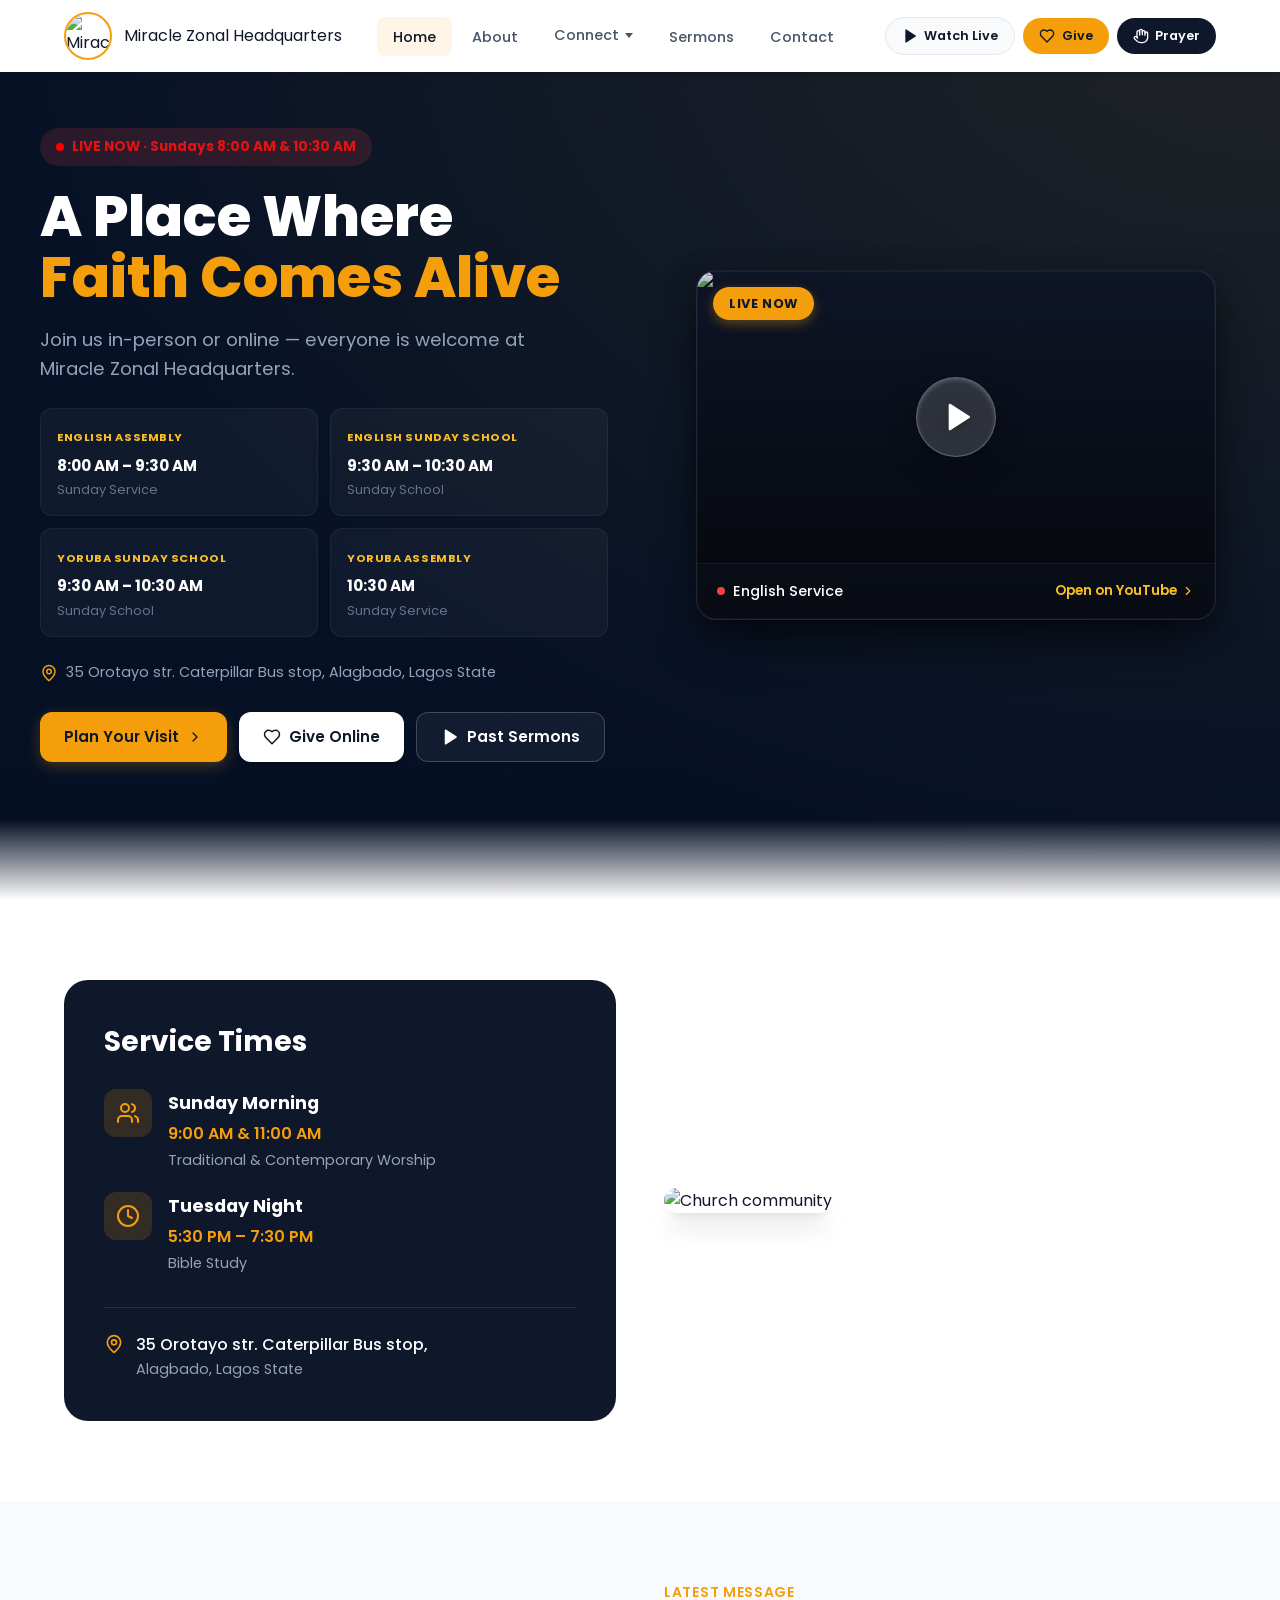
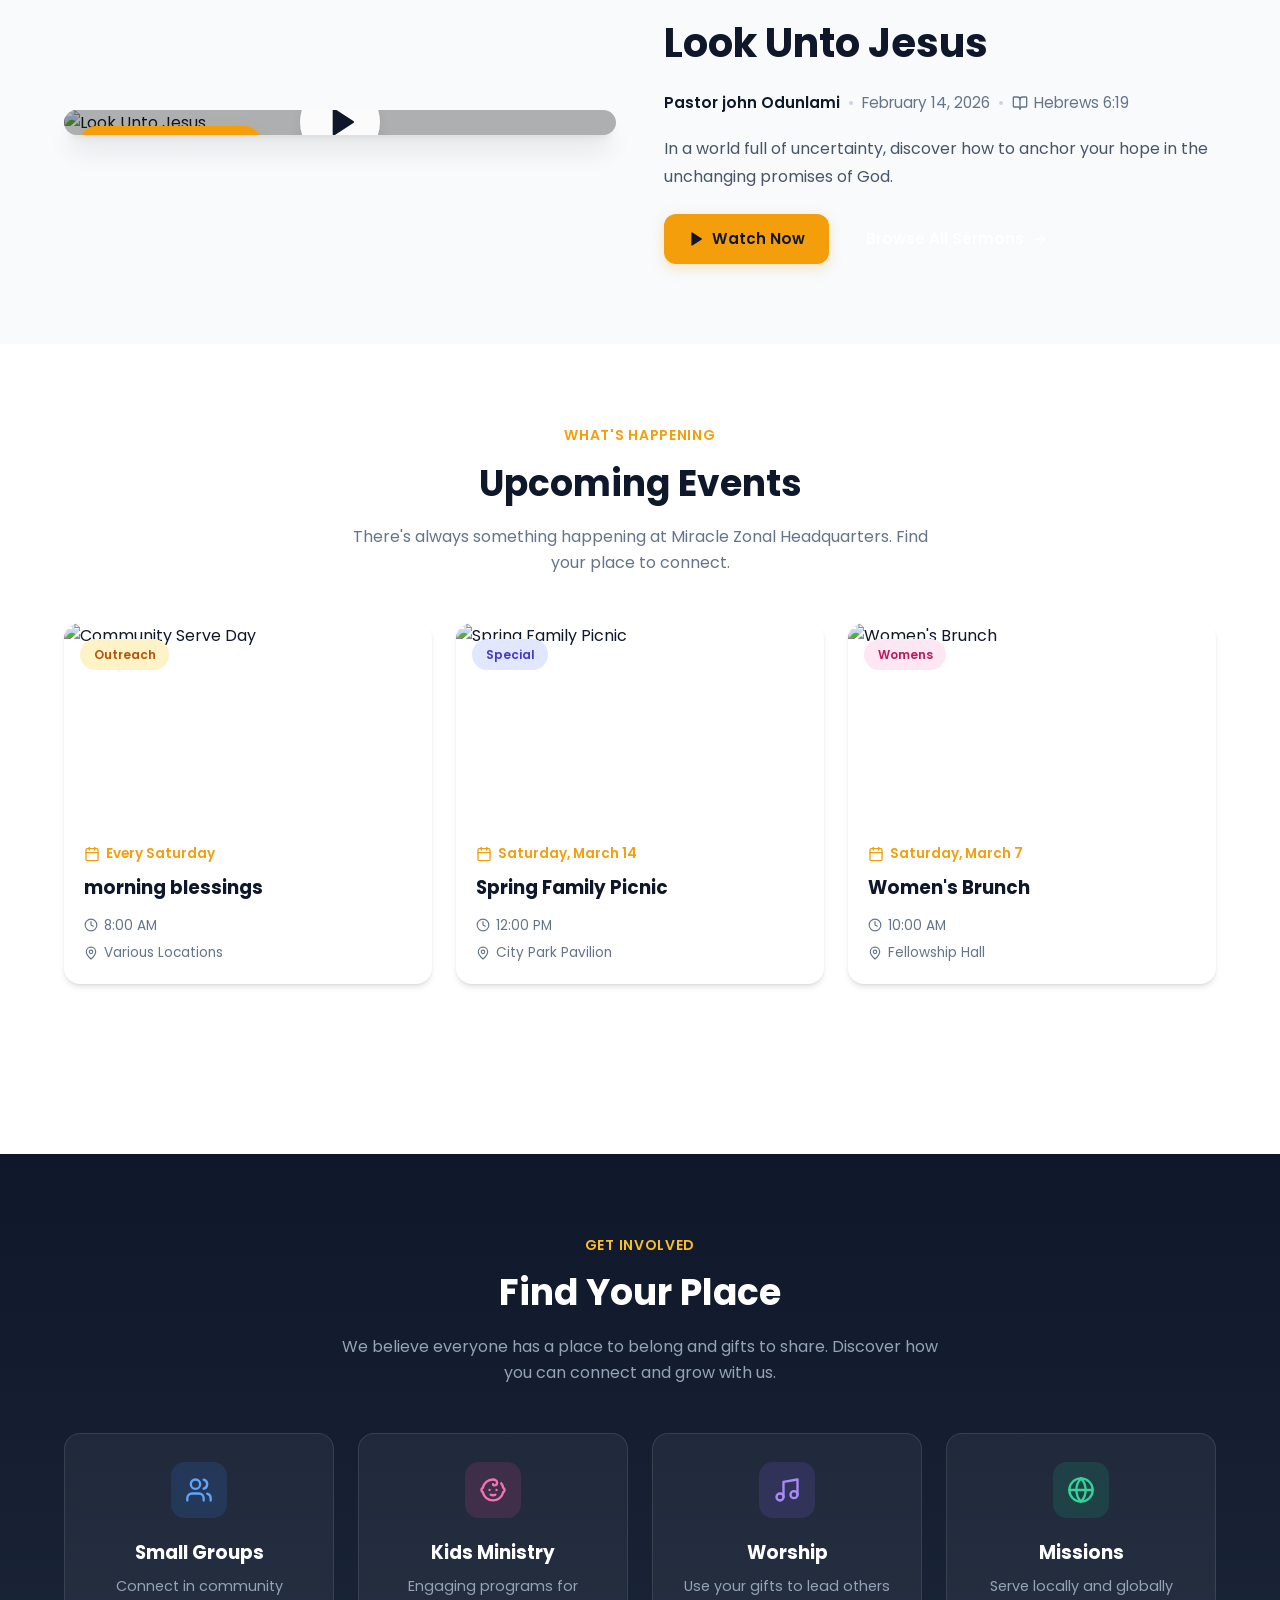
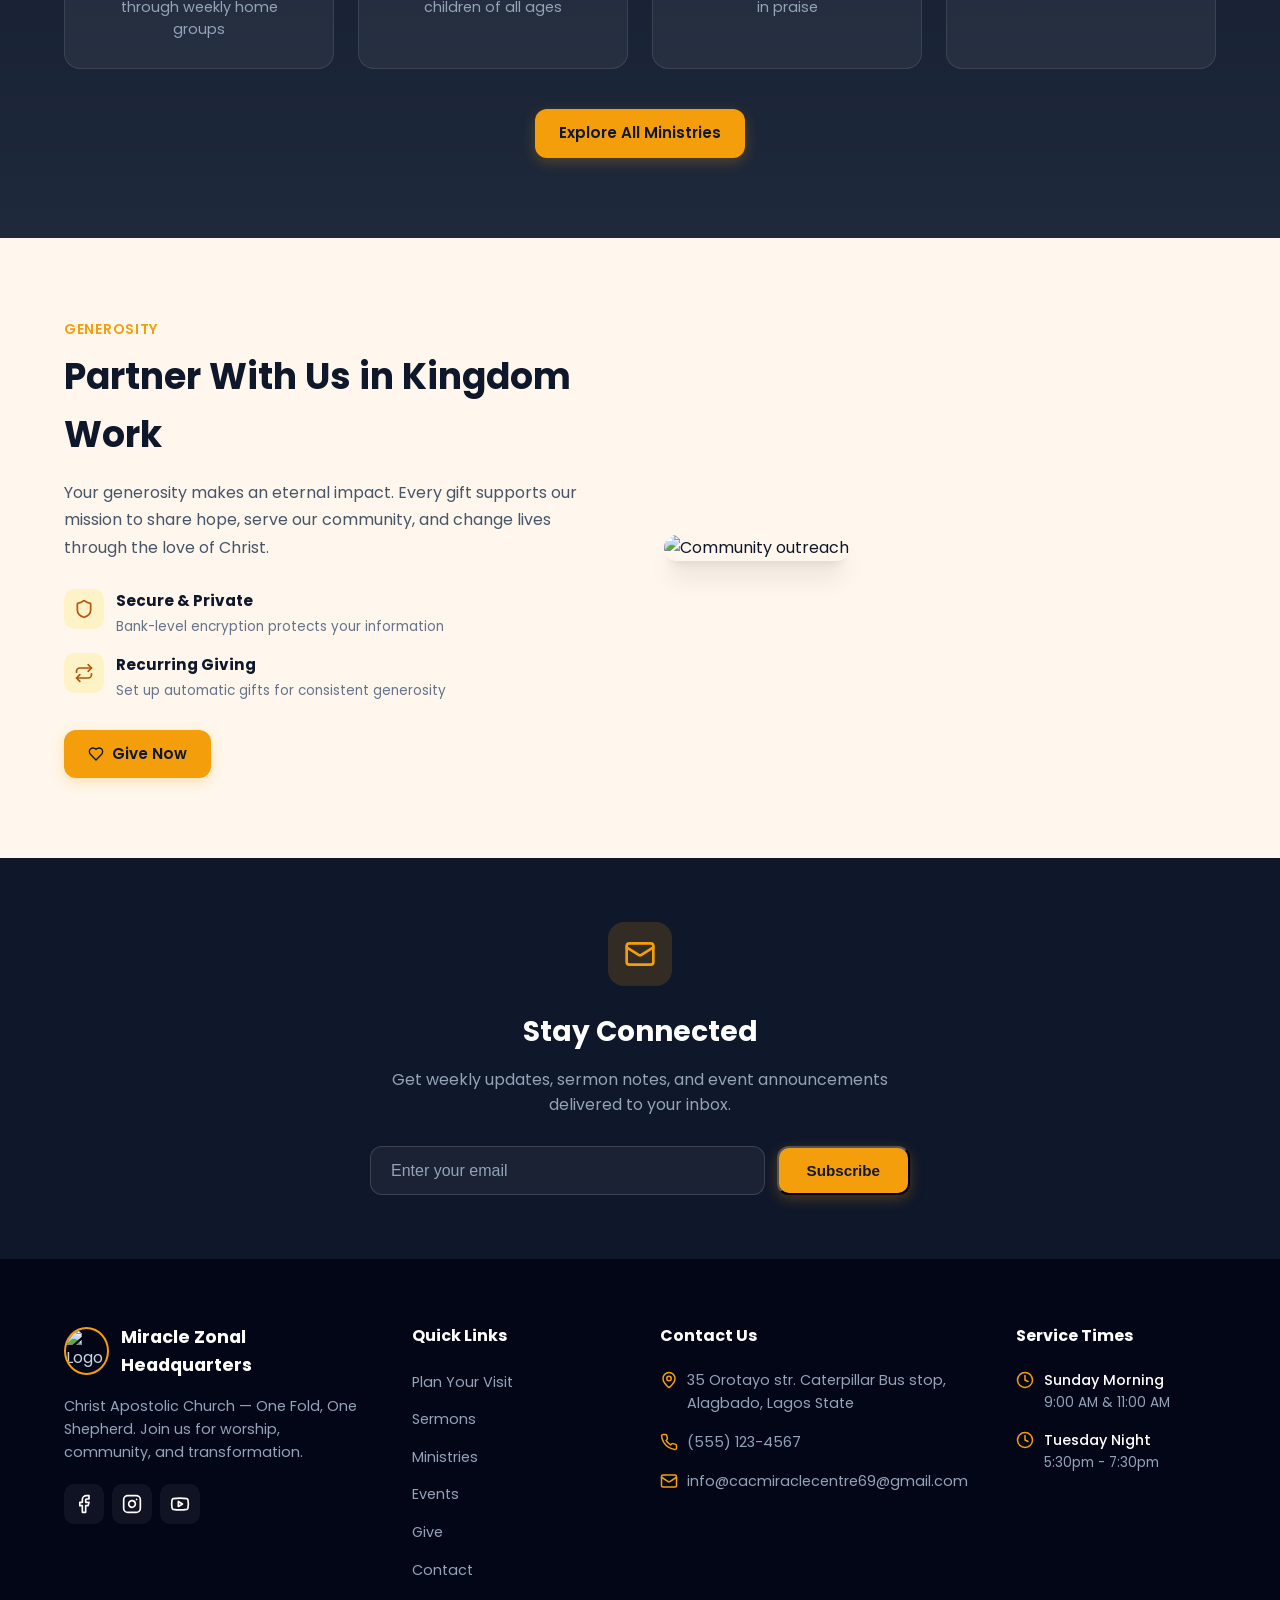
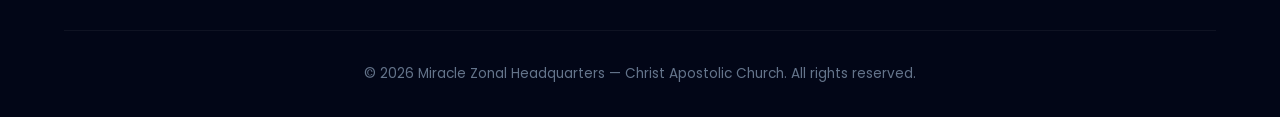
==== index.html @ aa455e98 "update website" ====
<!doctype html>
<html lang="en">
<head>
  <meta charset="utf-8" />
  <meta name="viewport" content="width=device-width,initial-scale=1" />
  <title>HOME | Miracle Zonal Headquarter</title>
  <meta name="description" content="A modern, user-friendly, and mobile-responsive website designed to welcome visitors, engage members, and support the growth of your church community.">
  
  <!-- Open Graph / Facebook -->
  <meta property="og:type" content="website">
  <meta property="og:url" content="https://miracle-zonal-headquarters.base44.app/">
  <meta property="og:title" content="Miracle Zonal Headquarter">
  <meta property="og:description" content="A modern, user-friendly, and mobile-responsive website designed to welcome visitors, engage members, and support the growth of your church community.">
  <meta property="og:image" content="https://qtrypzzcjebvfcihiynt.supabase.co/storage/v1/render/image/public/base44-prod/public/6996c4aedebdf6a0b1fb7c77/b95b078c4_logo.png?width=1200&height=630&resize=contain">
  
  <!-- Twitter -->
  <meta property="twitter:card" content="summary_large_image">
  <meta property="twitter:url" content="https://miracle-zonal-headquarters.base44.app/">
  <meta property="twitter:title" content="Miracle Zonal Headquarter">
  <meta property="twitter:description" content="A modern, user-friendly, and mobile-responsive website designed to welcome visitors, engage members, and support the growth of your church community.">
  <meta property="twitter:image" content="https://qtrypzzcjebvfcihiynt.supabase.co/storage/v1/render/image/public/base44-prod/public/6996c4aedebdf6a0b1fb7c77/b95b078c4_logo.png?width=1200&height=630&resize=contain">
  
  <link rel="preconnect" href="https://fonts.gstatic.com">
  <link href="https://fonts.googleapis.com/css2?family=Poppins:wght@300;400;500;600;700;800&display=swap" rel="stylesheet">
  <link rel="stylesheet" href="css/style.css">
  
  <!-- Favicon -->
  <link rel="icon" type="image/svg+xml" href="https://qtrypzzcjebvfcihiynt.supabase.co/storage/v1/object/public/base44-prod/public/6996c4aedebdf6a0b1fb7c77/b95b078c4_logo.png">
</head>
<body>
  <!-- Header -->
<header class="site-header" id="site-header">
    <div class="header-inner">
<div class="header-left">
        <a class="brand" href="#">
          <img class="logo" src="https://qtrypzzcjebvfcihiynt.supabase.co/storage/v1/object/public/base44-prod/public/6996c4aedebdf6a0b1fb7c77/e2796ef2b_cac.jpg" alt="Miracle Zonal Headquarters Logo">
          <span class="brand-text">Miracle Zonal Headquarters</span>
        </a>
      </div>

      <nav class="nav" id="site-nav">
        <ul>
          <li><a href="index.html" class="active">Home</a></li>
          <li><a href="about.html">About</a></li>
          <li class="dropdown">
            <a href="#ministries" class="dropdown-toggle">Connect</a>
            <div class="dropdown-menu">
              <a href="Ministries.html">Ministries</a>
              <a href="Events.html">Event</a>
              <a href="plan-visit.html">Plan your visit</a>
            </div>
          </li>
          <li><a href="Sermons.html">Sermons</a></li>
          <li><a href="contact.html">Contact</a></li>
        </ul>
        
        <!-- Mobile Action Buttons -->
        <div class="mobile-actions">
          <a href="#give" class="btn-action btn-give">
            <svg xmlns="http://www.w3.org/2000/svg" width="16" height="16" viewBox="0 0 24 24" fill="none" stroke="currentColor" stroke-width="2" stroke-linecap="round" stroke-linejoin="round"><path d="M19 14c1.49-1.46 3-3.21 3-5.5A5.5 5.5 0 0 0 16.5 3c-1.76 0-3 .5-4.5 2-1.5-1.5-2.74-2-4.5-2A5.5 5.5 0 0 0 2 8.5c0 2.3 1.5 4.05 3 5.5l7 7Z"></path></svg>
            Give
          </a>
          <a href="#prayer" class="btn-action btn-pray">
            <svg xmlns="http://www.w3.org/2000/svg" width="16" height="16" viewBox="0 0 24 24" fill="none" stroke="currentColor" stroke-width="2" stroke-linecap="round" stroke-linejoin="round"><path d="M18 11V6a2 2 0 0 0-2-2a2 2 0 0 0-2 2"></path><path d="M14 10V4a2 2 0 0 0-2-2a2 2 0 0 0-2 2v2"></path><path d="M10 10.5V6a2 2 0 0 0-2-2a2 2 0 0 0-2 2v8"></path><path d="M18 8a2 2 0 1 1 4 0v6a8 8 0 0 1-8 8h-2c-2.8 0-4.5-.86-5.99-2.34l-3.6-3.6a2 2 0 0 1 2.83-2.82L7 15"></path></svg>
            Prayer Request
          </a>
        </div>
      </nav>

      <div class="header-actions">
        <a href="Sermons.html" class="btn-watch">
          <svg xmlns="http://www.w3.org/2000/svg" width="16" height="16" viewBox="0 0 24 24" fill="currentColor" stroke="currentColor" stroke-width="2" stroke-linecap="round" stroke-linejoin="round"><polygon points="6 3 20 12 6 21 6 3"></polygon></svg>
          Watch Live
        </a>
        <a href="#give" class="btn-give">
          <svg xmlns="http://www.w3.org/2000/svg" width="16" height="16" viewBox="0 0 24 24" fill="none" stroke="currentColor" stroke-width="2" stroke-linecap="round" stroke-linejoin="round"><path d="M19 14c1.49-1.46 3-3.21 3-5.5A5.5 5.5 0 0 0 16.5 3c-1.76 0-3 .5-4.5 2-1.5-1.5-2.74-2-4.5-2A5.5 5.5 0 0 0 2 8.5c0 2.3 1.5 4.05 3 5.5l7 7Z"></path></svg>
          Give
        </a>
        <a href="#prayer" class="btn-pray">
          <svg xmlns="http://www.w3.org/2000/svg" width="16" height="16" viewBox="0 0 24 24" fill="none" stroke="currentColor" stroke-width="2" stroke-linecap="round" stroke-linejoin="round"><path d="M18 11V6a2 2 0 0 0-2-2a2 2 0 0 0-2 2"></path><path d="M14 10V4a2 2 0 0 0-2-2a2 2 0 0 0-2 2v2"></path><path d="M10 10.5V6a2 2 0 0 0-2-2a2 2 0 0 0-2 2v8"></path><path d="M18 8a2 2 0 1 1 4 0v6a8 8 0 0 1-8 8h-2c-2.8 0-4.5-.86-5.99-2.34l-3.6-3.6a2 2 0 0 1 2.83-2.82L7 15"></path></svg>
          Prayer
        </a>
        <button id="nav-toggle" class="nav-toggle" aria-label="Toggle navigation">
          <span></span><span></span><span></span>
        </button>
      </div>
    </div>
  </header>

  <main>
    <!-- Hero Section -->
    <section class="hero dark-hero">
      <div class="hero-bg-decoration"></div>
      <div class="container hero-inner hero-grid">
        <div class="hero-left">
          <div class="live-badge">
            <span class="pulse-dot"></span>
            LIVE NOW · Sundays 8:00 AM & 10:30 AM
          </div>
          <h1>A Place Where<br><span class="accent">Faith Comes Alive</span></h1>
          <p class="lead">Join us in-person or online — everyone is welcome at Miracle Zonal Headquarters.</p>

          <div class="service-grid">
            <div class="service-card">
              <small>ENGLISH ASSEMBLY</small>
              <strong>8:00 AM – 9:30 AM</strong>
              <div class="muted">Sunday Service</div>
            </div>
            <div class="service-card">
              <small>ENGLISH SUNDAY SCHOOL</small>
              <strong>9:30 AM – 10:30 AM</strong>
              <div class="muted">Sunday School</div>
            </div>
            <div class="service-card">
              <small>YORUBA SUNDAY SCHOOL</small>
              <strong>9:30 AM – 10:30 AM</strong>
              <div class="muted">Sunday School</div>
            </div>
            <div class="service-card">
              <small>YORUBA ASSEMBLY</small>
              <strong>10:30 AM</strong>
              <div class="muted">Sunday Service</div>
            </div>
          </div>

          <div class="location">
            <svg xmlns="http://www.w3.org/2000/svg" width="18" height="18" viewBox="0 0 24 24" fill="none" stroke="currentColor" stroke-width="2" stroke-linecap="round" stroke-linejoin="round"><path d="M20 10c0 4.993-5.539 10.193-7.399 11.799a1 1 0 0 1-1.202 0C9.539 20.193 4 14.993 4 10a8 8 0 0 1 16 0"></path><circle cx="12" cy="10" r="3"></circle></svg>
            <span>35 Orotayo str. Caterpillar Bus stop, Alagbado, Lagos State</span>
          </div>

          <div class="hero-buttons">
            <a href="#visit" class="btn-primary">
              Plan Your Visit
              <svg xmlns="http://www.w3.org/2000/svg" width="16" height="16" viewBox="0 0 24 24" fill="none" stroke="currentColor" stroke-width="2" stroke-linecap="round" stroke-linejoin="round"><path d="m9 18 6-6-6-6"></path></svg>
            </a>
            <a href="#give" class="btn-secondary">
              <svg xmlns="http://www.w3.org/2000/svg" width="18" height="18" viewBox="0 0 24 24" fill="none" stroke="currentColor" stroke-width="2" stroke-linecap="round" stroke-linejoin="round"><path d="M19 14c1.49-1.46 3-3.21 3-5.5A5.5 5.5 0 0 0 16.5 3c-1.76 0-3 .5-4.5 2-1.5-1.5-2.74-2-4.5-2A5.5 5.5 0 0 0 2 8.5c0 2.3 1.5 4.05 3 5.5l7 7Z"></path></svg>
              Give Online
            </a>
            <a href="#sermons" class="btn-outline">
              <svg xmlns="http://www.w3.org/2000/svg" width="18" height="18" viewBox="0 0 24 24" fill="currentColor" stroke="currentColor" stroke-width="2" stroke-linecap="round" stroke-linejoin="round"><polygon points="6 3 20 12 6 21 6 3"></polygon></svg>
              Past Sermons
            </a>
          </div>
        </div>

        <div class="hero-right">
          <div class="video-thumbnail-card">
            <a href="https://www.youtube.com/live/MzylIo3kz2M?si=vRZWB6qlAGyFgLVq" 
               target="_blank" 
               rel="noopener noreferrer" 
               class="video-thumbnail-link"
               aria-label="Watch latest sermon - Sunday Morning Service on YouTube (opens in new tab)">
              <div class="video-thumbnail-wrapper">
                <img src="https://www.youtube.com/live/MzylIo3kz2M?si=vRZWB6qlAGyFgLVq/.asset/thumbnail.jpg"
                     alt="Sunday Morning Service - Miracle Zonal Headquarters latest sermon message"
                     class="video-thumbnail-image"
                     loading="lazy"
                     width="1280"
                     height="720">
                <div class="video-thumbnail-overlay">
                  <div class="play-button-wrapper">
                    <div class="play-button-circle" aria-hidden="true">
                      <svg xmlns="http://www.w3.org/2000/svg" width="32" height="32" viewBox="0 0 24 24" fill="currentColor" stroke="currentColor" stroke-width="2" stroke-linecap="round" stroke-linejoin="round">
                        <polygon points="6 3 20 12 6 21 6 3"></polygon>
                      </svg>
                    </div>
                  </div>
                </div>
                <span class="video-badge">LIVE NOW </span>
              </div>
            </a>
            <div class="video-thumbnail-footer">
              <div class="video-info">
                <span class="live-dot" aria-hidden="true"></span>
                <span>English Service</span>
              </div>
              <a href="https://www.youtube.com/live/MzylIo3kz2M?si=vRZWB6qlAGyFgLVq" target="_blank" rel="noopener noreferrer" class="open-yt" aria-label="Open Sunday Morning Service on YouTube (opens in new tab)">
                Open on YouTube
                <svg xmlns="http://www.w3.org/2000/svg" width="14" height="14" viewBox="0 0 24 24" fill="none" stroke="currentColor" stroke-width="2" stroke-linecap="round" stroke-linejoin="round" aria-hidden="true"><path d="m9 18 6-6-6-6"></path></svg>
              </a>
            </div>
          </div>
        </div>
      </div>
      <div class="hero-gradient"></div>
    </section>

    <!-- Service Times Section -->
    <section class="section service-times">
      <div class="container">
        <div class="service-times-grid">
          <div class="service-times-card">
            <h2>Service Times</h2>
            <div class="time-list">
              <div class="time-item">
                <div class="time-icon">
                  <svg xmlns="http://www.w3.org/2000/svg" width="24" height="24" viewBox="0 0 24 24" fill="none" stroke="currentColor" stroke-width="2" stroke-linecap="round" stroke-linejoin="round"><path d="M16 21v-2a4 4 0 0 0-4-4H6a4 4 0 0 0-4 4v2"></path><circle cx="9" cy="7" r="4"></circle><path d="M22 21v-2a4 4 0 0 0-3-3.87"></path><path d="M16 3.13a4 4 0 0 1 0 7.75"></path></svg>
                </div>
                <div class="time-content">
                  <h3>Sunday Morning</h3>
                  <p class="time">9:00 AM & 11:00 AM</p>
                  <p class="desc">Traditional & Contemporary Worship</p>
                </div>
              </div>
              <div class="time-item">
                <div class="time-icon">
                  <svg xmlns="http://www.w3.org/2000/svg" width="24" height="24" viewBox="0 0 24 24" fill="none" stroke="currentColor" stroke-width="2" stroke-linecap="round" stroke-linejoin="round"><circle cx="12" cy="12" r="10"></circle><polyline points="12 6 12 12 16 14"></polyline></svg>
                </div>
                <div class="time-content">
                  <h3>Tuesday Night</h3>
                  <p class="time">5:30 PM – 7:30 PM</p>
                  <p class="desc">Bible Study</p>
                </div>
              </div>
            </div>
            <div class="location-card">
              <svg xmlns="http://www.w3.org/2000/svg" width="20" height="20" viewBox="0 0 24 24" fill="none" stroke="currentColor" stroke-width="2" stroke-linecap="round" stroke-linejoin="round"><path d="M20 10c0 4.993-5.539 10.193-7.399 11.799a1 1 0 0 1-1.202 0C9.539 20.193 4 14.993 4 10a8 8 0 0 1 16 0"></path><circle cx="12" cy="10" r="3"></circle></svg>
              <div>
                <p class="location-title">35 Orotayo str. Caterpillar Bus stop,</p>
                <p class="location-sub">Alagbado, Lagos State</p>
              </div>
            </div>
          </div>
          <div class="service-times-image">
            <img src="https://qtrypzzcjebvfcihiynt.supabase.co/storage/v1/object/public/base44-prod/public/6996c4aedebdf6a0b1fb7c77/095f60359_1000123221.jpg" alt="Church community">
          </div>
        </div>
      </div>
    </section>

    <!-- Latest Message Section -->
    <section class="section latest-message">
      <div class="container">
        <div class="message-grid">
          <div class="message-video">
            <div class="video-wrapper">
              <img src="https://images.unsplash.com/photo-1504052434569-70ad5836ab65?w=600&q=80" alt="Look Unto Jesus">
              <div class="play-overlay">
                <div class="play-button">
                  <svg xmlns="http://www.w3.org/2000/svg" width="32" height="32" viewBox="0 0 24 24" fill="currentColor" stroke="currentColor" stroke-width="2" stroke-linecap="round" stroke-linejoin="round"><polygon points="6 3 20 12 6 21 6 3"></polygon></svg>
                </div>
              </div>
              <div class="video-badge">Unshakeable Faith</div>
            </div>
          </div>
          <div class="message-content">
            <span class="label">Latest Message</span>
            <h2>Look Unto Jesus</h2>
            <div class="message-meta">
              <span class=" preacher">Pastor john Odunlami</span>
              <span class="separator">•</span>
              <span class="date">February 14, 2026</span>
              <span class="separator">•</span>
              <span class="verse">
                <svg xmlns="http://www.w3.org/2000/svg" width="16" height="16" viewBox="0 0 24 24" fill="none" stroke="currentColor" stroke-width="2" stroke-linecap="round" stroke-linejoin="round"><path d="M12 7v14"></path><path d="M3 18a1 1 0 0 1-1-1V4a1 1 0 0 1 1-1h5a4 4 0 0 1 4 4 4 4 0 0 1 4-4h5a1 1 0 0 1 1 1v13a1 1 0 0 1-1 1h-6a3 3 0 0 0-3 3 3 3 0 0 0-3-3z"></path></svg>
                Hebrews 6:19
              </span>
            </div>
            <p class="message-desc">In a world full of uncertainty, discover how to anchor your hope in the unchanging promises of God.</p>
            <div class="message-buttons">
              <a href="Sermons.html" class="btn-primary">
                <svg xmlns="http://www.w3.org/2000/svg" width="16" height="16" viewBox="0 0 24 24" fill="currentColor" stroke="currentColor" stroke-width="2" stroke-linecap="round" stroke-linejoin="round"><polygon points="6 3 20 12 6 21 6 3"></polygon></svg>
                Watch Now
              </a>
              <a href="Sermons.html" class="btn-outline">
                Browse All Sermons
                <svg xmlns="http://www.w3.org/2000/svg" width="16" height="16" viewBox="0 0 24 24" fill="none" stroke="currentColor" stroke-width="2" stroke-linecap="round" stroke-linejoin="round"><path d="M5 12h14"></path><path d="m12 5 7 7-7 7"></path></svg>
              </a>
            </div>
          </div>
        </div>
      </div>
    </section>

    <!-- Upcoming Events Section -->
    <section class="section events-section">
      <div class="container">
        <div class="section-header">
          <span class="label">What's Happening</span>
          <h2>Upcoming Events</h2>
          <p class="section-desc">There's always something happening at Miracle Zonal Headquarters. Find your place to connect.</p>
        </div>
        <div class="events-grid">
          <div class="event-card">
            <div class="event-image">
              <img src="https://images.unsplash.com/photo-1559027615-cd4628902d4a?w=600&q=80" alt="Community Serve Day">
              <span class="event-tag outreach">Outreach</span>
            </div>
            <div class="event-content">
              <div class="event-date">
                <svg xmlns="http://www.w3.org/2000/svg" width="16" height="16" viewBox="0 0 24 24" fill="none" stroke="currentColor" stroke-width="2" stroke-linecap="round" stroke-linejoin="round"><path d="M8 2v4"></path><path d="M16 2v4"></path><rect width="18" height="18" x="3" y="4" rx="2"></rect><path d="M3 10h18"></path></svg>
                Every Saturday 
              </div>
              <h3>morning blessings</h3>
              <div class="event-time">
                <svg xmlns="http://www.w3.org/2000/svg" width="14" height="14" viewBox="0 0 24 24" fill="none" stroke="currentColor" stroke-width="2" stroke-linecap="round" stroke-linejoin="round"><circle cx="12" cy="12" r="10"></circle><polyline points="12 6 12 12 16 14"></polyline></svg>
                8:00 AM
              </div>
              <div class="event-location">
                <svg xmlns="http://www.w3.org/2000/svg" width="14" height="14" viewBox="0 0 24 24" fill="none" stroke="currentColor" stroke-width="2" stroke-linecap="round" stroke-linejoin="round"><path d="M20 10c0 4.993-5.539 10.193-7.399 11.799a1 1 0 0 1-1.202 0C9.539 20.193 4 14.993 4 10a8 8 0 0 1 16 0"></path><circle cx="12" cy="10" r="3"></circle></svg>
                Various Locations
              </div>
            </div>
          </div>
          <div class="event-card">
            <div class="event-image">
              <img src="https://images.unsplash.com/photo-1529543544277-750e1f50e80d?w=600&q=80" alt="Spring Family Picnic">
              <span class="event-tag special">Special</span>
            </div>
            <div class="event-content">
              <div class="event-date">
                <svg xmlns="http://www.w3.org/2000/svg" width="16" height="16" viewBox="0 0 24 24" fill="none" stroke="currentColor" stroke-width="2" stroke-linecap="round" stroke-linejoin="round"><path d="M8 2v4"></path><path d="M16 2v4"></path><rect width="18" height="18" x="3" y="4" rx="2"></rect><path d="M3 10h18"></path></svg>
                Saturday, March 14
              </div>
              <h3>Spring Family Picnic</h3>
              <div class="event-time">
                <svg xmlns="http://www.w3.org/2000/svg" width="14" height="14" viewBox="0 0 24 24" fill="none" stroke="currentColor" stroke-width="2" stroke-linecap="round" stroke-linejoin="round"><circle cx="12" cy="12" r="10"></circle><polyline points="12 6 12 12 16 14"></polyline></svg>
                12:00 PM
              </div>
              <div class="event-location">
                <svg xmlns="http://www.w3.org/2000/svg" width="14" height="14" viewBox="0 0 24 24" fill="none" stroke="currentColor" stroke-width="2" stroke-linecap="round" stroke-linejoin="round"><path d="M20 10c0 4.993-5.539 10.193-7.399 11.799a1 1 0 0 1-1.202 0C9.539 20.193 4 14.993 4 10a8 8 0 0 1 16 0"></path><circle cx="12" cy="10" r="3"></circle></svg>
                City Park Pavilion
              </div>
            </div>
          </div>
          <div class="event-card">
            <div class="event-image">
              <img src="https://images.unsplash.com/photo-1414235077428-338989a2e8c0?w=600&q=80" alt="Women's Brunch">
              <span class="event-tag womens">Womens</span>
            </div>
            <div class="event-content">
              <div class="event-date">
                <svg xmlns="http://www.w3.org/2000/svg" width="16" height="16" viewBox="0 0 24 24" fill="none" stroke="currentColor" stroke-width="2" stroke-linecap="round" stroke-linejoin="round"><path d="M8 2v4"></path><path d="M16 2v4"></path><rect width="18" height="18" x="3" y="4" rx="2"></rect><path d="M3 10h18"></path></svg>
                Saturday, March 7
              </div>
              <h3>Women's Brunch</h3>
              <div class="event-time">
                <svg xmlns="http://www.w3.org/2000/svg" width="14" height="14" viewBox="0 0 24 24" fill="none" stroke="currentColor" stroke-width="2" stroke-linecap="round" stroke-linejoin="round"><circle cx="12" cy="12" r="10"></circle><polyline points="12 6 12 12 16 14"></polyline></svg>
                10:00 AM
              </div>
              <div class="event-location">
                <svg xmlns="http://www.w3.org/2000/svg" width="14" height="14" viewBox="0 0 24 24" fill="none" stroke="currentColor" stroke-width="2" stroke-linecap="round" stroke-linejoin="round"><path d="M20 10c0 4.993-5.539 10.193-7.399 11.799a1 1 0 0 1-1.202 0C9.539 20.193 4 14.993 4 10a8 8 0 0 1 16 0"></path><circle cx="12" cy="10" r="3"></circle></svg>
                Fellowship Hall
              </div>
            </div>
          </div>
        </div>
        <div class="events-cta">
          <a href="#events" class="btn-outline">View All Events</a>
        </div>
      </div>
    </section>

    <!-- Ministries Section -->
    <section class="section ministries-section">
      <div class="container">
        <div class="section-header">
          <span class="label">Get Involved</span>
          <h2>Find Your Place</h2>
          <p class="section-desc">We believe everyone has a place to belong and gifts to share. Discover how you can connect and grow with us.</p>
        </div>
        <div class="ministries-grid">
          <div class="ministry-card">
            <div class="ministry-icon blue">
              <svg xmlns="http://www.w3.org/2000/svg" width="28" height="28" viewBox="0 0 24 24" fill="none" stroke="currentColor" stroke-width="2" stroke-linecap="round" stroke-linejoin="round"><path d="M16 21v-2a4 4 0 0 0-4-4H6a4 4 0 0 0-4 4v2"></path><circle cx="9" cy="7" r="4"></circle><path d="M22 21v-2a4 4 0 0 0-3-3.87"></path><path d="M16 3.13a4 4 0 0 1 0 7.75"></path></svg>
            </div>
            <h3>Small Groups</h3>
            <p>Connect in community through weekly home groups</p>
          </div>
          <div class="ministry-card">
            <div class="ministry-icon pink">
              <svg xmlns="http://www.w3.org/2000/svg" width="28" height="28" viewBox="0 0 24 24" fill="none" stroke="currentColor" stroke-width="2" stroke-linecap="round" stroke-linejoin="round"><path d="M9 12h.01"></path><path d="M15 12h.01"></path><path d="M10 16c.5.3 1.2.5 2 .5s1.5-.2 2-.5"></path><path d="M19 6.3a9 9 0 0 1 1.8 3.9 2 2 0 0 1 0 3.6 9 9 0 0 1-17.6 0 2 2 0 0 1 0-3.6A9 9 0 0 1 12 3c2 0 3.5 1.1 3.5 2.5s-.9 2.5-2 2.5c-.8 0-1.5-.4-1.5-1"></path></svg>
            </div>
            <h3>Kids Ministry</h3>
            <p>Engaging programs for children of all ages</p>
          </div>
          <div class="ministry-card">
            <div class="ministry-icon purple">
              <svg xmlns="http://www.w3.org/2000/svg" width="28" height="28" viewBox="0 0 24 24" fill="none" stroke="currentColor" stroke-width="2" stroke-linecap="round" stroke-linejoin="round"><path d="M9 18V5l12-2v13"></path><circle cx="6" cy="18" r="3"></circle><circle cx="18" cy="16" r="3"></circle></svg>
            </div>
            <h3>Worship</h3>
            <p>Use your gifts to lead others in praise</p>
          </div>
          <div class="ministry-card">
            <div class="ministry-icon emerald">
              <svg xmlns="http://www.w3.org/2000/svg" width="28" height="28" viewBox="0 0 24 24" fill="none" stroke="currentColor" stroke-width="2" stroke-linecap="round" stroke-linejoin="round"><circle cx="12" cy="12" r="10"></circle><path d="M12 2a14.5 14.5 0 0 0 0 20 14.5 14.5 0 0 0 0-20"></path><path d="M2 12h20"></path></svg>
            </div>
            <h3>Missions</h3>
            <p>Serve locally and globally</p>
          </div>
        </div>
        <div class="ministries-cta">
          <a href="#ministries" class="btn-primary">Explore All Ministries</a>
        </div>
      </div>
    </section>

    <!-- Generosity Section -->
    <section class="section generosity-section">
      <div class="container">
        <div class="generosity-grid">
          <div class="generosity-content">
            <span class="label">Generosity</span>
            <h2>Partner With Us in Kingdom Work</h2>
            <p>Your generosity makes an eternal impact. Every gift supports our mission to share hope, serve our community, and change lives through the love of Christ.</p>
            
            <div class="generosity-features">
              <div class="feature">
                <div class="feature-icon">
                  <svg xmlns="http://www.w3.org/2000/svg" width="20" height="20" viewBox="0 0 24 24" fill="none" stroke="currentColor" stroke-width="2" stroke-linecap="round" stroke-linejoin="round"><path d="M20 13c0 5-3.5 7.5-7.66 8.95a1 1 0 0 1-.67-.01C7.5 20.5 4 18 4 13V6a1 1 0 0 1 1-1c2 0 4.5-1.2 6.24-2.72a1.17 1.17 0 0 1 1.52 0C14.51 3.81 17 5 19 5a1 1 0 0 1 1 1z"></path></svg>
                </div>
                <div>
                  <h4>Secure & Private</h4>
                  <p>Bank-level encryption protects your information</p>
                </div>
              </div>
              <div class="feature">
                <div class="feature-icon">
                  <svg xmlns="http://www.w3.org/2000/svg" width="20" height="20" viewBox="0 0 24 24" fill="none" stroke="currentColor" stroke-width="2" stroke-linecap="round" stroke-linejoin="round"><path d="m17 2 4 4-4 4"></path><path d="M3 11v-1a4 4 0 0 1 4-4h14"></path><path d="m7 22-4-4 4-4"></path><path d="M21 13v1a4 4 0 0 1-4 4H3"></path></svg>
                </div>
                <div>
                  <h4>Recurring Giving</h4>
                  <p>Set up automatic gifts for consistent generosity</p>
                </div>
              </div>
            </div>
            
            <a href="#give" class="btn-primary">
              <svg xmlns="http://www.w3.org/2000/svg" width="16" height="16" viewBox="0 0 24 24" fill="none" stroke="currentColor" stroke-width="2" stroke-linecap="round" stroke-linejoin="round"><path d="M19 14c1.49-1.46 3-3.21 3-5.5A5.5 5.5 0 0 0 16.5 3c-1.76 0-3 .5-4.5 2-1.5-1.5-2.74-2-4.5-2A5.5 5.5 0 0 0 2 8.5c0 2.3 1.5 4.05 3 5.5l7 7Z"></path></svg>
              Give Now
            </a>
          </div>
          <div class="generosity-image">
            <img src="https://images.unsplash.com/photo-1469571486292-0ba58a3f068b?w=800&q=80" alt="Community outreach">
            <!-- <div class="stats-card">
              <p class="stats-number">$250K+</p>
              <p class="stats-desc">Given to missions & community outreach this year</p>
            </div> -->
          </div>
        </div>
      </div>
    </section>

    <!-- Newsletter Section -->
    <section class="section newsletter-section">
      <div class="container">
        <div class="newsletter-content">
          <div class="newsletter-icon">
            <svg xmlns="http://www.w3.org/2000/svg" width="32" height="32" viewBox="0 0 24 24" fill="none" stroke="currentColor" stroke-width="2" stroke-linecap="round" stroke-linejoin="round"><rect width="20" height="16" x="2" y="4" rx="2"></rect><path d="m22 7-8.97 5.7a1.94 1.94 0 0 1-2.06 0L2 7"></path></svg>
          </div>
          <h2>Stay Connected</h2>
          <p>Get weekly updates, sermon notes, and event announcements delivered to your inbox.</p>

          <form class="newsletter-form"  action="https://formspree.io/f/xdawnjqk"
  method="POST">

            <input type="email" placeholder="Enter your email" required>
            <button type="submit" class="btn-primary">Subscribe</button>
          </form>
        </div>
      </div>
    </section>
  </main>

  <!-- Footer -->
  <footer class="site-footer">
    <div class="container">
      <div class="footer-grid">
        <div class="footer-brand">
          <div class="brand">
            <img src="https://qtrypzzcjebvfcihiynt.supabase.co/storage/v1/object/public/base44-prod/public/6996c4aedebdf6a0b1fb7c77/e2796ef2b_cac.jpg" alt="Logo">
            <h3>Miracle Zonal Headquarters</h3>
          </div>
          <p>Christ Apostolic Church — One Fold, One Shepherd. Join us for worship, community, and transformation.</p>
          <div class="social-links">
            <a href="#" aria-label="Facebook">
              <svg xmlns="http://www.w3.org/2000/svg" width="20" height="20" viewBox="0 0 24 24" fill="none" stroke="currentColor" stroke-width="2" stroke-linecap="round" stroke-linejoin="round"><path d="M18 2h-3a5 5 0 0 0-5 5v3H7v4h3v8h4v-8h3l1-4h-4V7a1 1 0 0 1 1-1h3z"></path></svg>
            </a>
            <a href="#" aria-label="Instagram">
              <svg xmlns="http://www.w3.org/2000/svg" width="20" height="20" viewBox="0 0 24 24" fill="none" stroke="currentColor" stroke-width="2" stroke-linecap="round" stroke-linejoin="round"><rect width="20" height="20" x="2" y="2" rx="5" ry="5"></rect><path d="M16 11.37A4 4 0 1 1 12.63 8 4 4 0 0 1 16 11.37z"></path><line x1="17.5" x2="17.51" y1="6.5" y2="6.5"></line></svg>
            </a>
            <a href="#" aria-label="YouTube">
              <svg xmlns="http://www.w3.org/2000/svg" width="20" height="20" viewBox="0 0 24 24" fill="none" stroke="currentColor" stroke-width="2" stroke-linecap="round" stroke-linejoin="round"><path d="M2.5 17a24.12 24.12 0 0 1 0-10 2 2 0 0 1 1.4-1.4 49.56 49.56 0 0 1 16.2 0A2 2 0 0 1 21.5 7a24.12 24.12 0 0 1 0 10 2 2 0 0 1-1.4 1.4 49.55 49.55 0 0 1-16.2 0A2 2 0 0 1 2.5 17"></path><path d="m10 15 5-3-5-3z"></path></svg>
            </a>
          </div>
        </div>

        <div class="footer-links">
          <h4>Quick Links</h4>
          <ul>
            <li><a href="#visit">Plan Your Visit</a></li>
            <li><a href="#sermons">Sermons</a></li>
            <li><a href="#ministries">Ministries</a></li>
            <li><a href="#events">Events</a></li>
            <li><a href="#give">Give</a></li>
            <li><a href="#contact">Contact</a></li>
          </ul>
        </div>

        <div class="footer-contact">
          <h4>Contact Us</h4>
          <ul>
            <li>
              <svg xmlns="http://www.w3.org/2000/svg" width="18" height="18" viewBox="0 0 24 24" fill="none" stroke="currentColor" stroke-width="2" stroke-linecap="round" stroke-linejoin="round"><path d="M20 10c0 4.993-5.539 10.193-7.399 11.799a1 1 0 0 1-1.202 0C9.539 20.193 4 14.993 4 10a8 8 0 0 1 16 0"></path><circle cx="12" cy="10" r="3"></circle></svg>
              <span>35 Orotayo str. Caterpillar Bus stop, Alagbado, Lagos State</span>
            </li>
            <li>
              <svg xmlns="http://www.w3.org/2000/svg" width="18" height="18" viewBox="0 0 24 24" fill="none" stroke="currentColor" stroke-width="2" stroke-linecap="round" stroke-linejoin="round"><path d="M22 16.92v3a2 2 0 0 1-2.18 2 19.79 19.79 0 0 1-8.63-3.07 19.5 19.5 0 0 1-6-6 19.79 19.79 0 0 1-3.07-8.67A2 2 0 0 1 4.11 2h3a2 2 0 0 1 2 1.72 12.84 12.84 0 0 0 .7 2.81 2 2 0 0 1-.45 2.11L8.09 9.91a16 16 0 0 0 6 6l1.27-1.27a2 2 0 0 1 2.11-.45 12.84 12.84 0 0 0 2.81.7A2 2 0 0 1 22 16.92z"></path></svg>
              <span>(555) 123-4567</span>
            </li>
            <li>
              <svg xmlns="http://www.w3.org/2000/svg" width="18" height="18" viewBox="0 0 24 24" fill="none" stroke="currentColor" stroke-width="2" stroke-linecap="round" stroke-linejoin="round"><rect width="20" height="16" x="2" y="4" rx="2"></rect><path d="m22 7-8.97 5.7a1.94 1.94 0 0 1-2.06 0L2 7"></path></svg>
              <span>info@cacmiraclecentre69@gmail.com</span>
            </li>
          </ul>
        </div>

        <div class="footer-services">
          <h4>Service Times</h4>
          <ul>
            <li>
              <svg xmlns="http://www.w3.org/2000/svg" width="18" height="18" viewBox="0 0 24 24" fill="none" stroke="currentColor" stroke-width="2" stroke-linecap="round" stroke-linejoin="round"><circle cx="12" cy="12" r="10"></circle><polyline points="12 6 12 12 16 14"></polyline></svg>
              <div>
                <p class="service-name">Sunday Morning</p>
                <p class="service-time">9:00 AM & 11:00 AM</p>
              </div>
            </li>
            <li>
              <svg xmlns="http://www.w3.org/2000/svg" width="18" height="18" viewBox="0 0 24 24" fill="none" stroke="currentColor" stroke-width="2" stroke-linecap="round" stroke-linejoin="round"><circle cx="12" cy="12" r="10"></circle><polyline points="12 6 12 12 16 14"></polyline></svg>
              <div>
                <p class="service-name">Tuesday Night</p>
                <p class="service-time">5:30pm - 7:30pm</p>
              </div>
            </li>
          </ul>
        </div>
      </div>

      <div class="footer-bottom">
        <p>© 2026 Miracle Zonal Headquarters — Christ Apostolic Church. All rights reserved.</p>
      </div>
    </div>
  </footer>

  <script src="js/main.js"></script>
</body>
</html>
---- css/style.css ----
/* ========================================
   Miracle Zonal Headquarters - Styles
   ======================================== */

:root{
  --bg:#ffffff;
  --bg-alt:#f8fafc;
  --muted:#64748b;
  --muted-light:#94a3b8;
  --brand:#0f172a;
  --brand-light:#1e293b;
  --accent:#f59e0b;
  --accent-hover:#d97706;
  --accent-light:#fbbf24;
  --text:#0f172a;
  --text-light:#475569;
  --border:#e2e8f0;
  --radius:12px;
  --radius-lg:16px;
  --radius-xl:24px;
  --container:1200px;
  --shadow-sm:0 1px 2px rgba(0,0,0,0.05);
  --shadow:0 4px 6px -1px rgba(0,0,0,0.1),0 2px 4px -2px rgba(0,0,0,0.1);
  --shadow-lg:0 10px 15px -3px rgba(0,0,0,0.1),0 4px 6px -4px rgba(0,0,0,0.1);
  --shadow-xl:0 20px 25px -5px rgba(0,0,0,0.1),0 8px 10px -6px rgba(0,0,0,0.1);
  
  font-family: 'Poppins', system-ui, -apple-system, 'Segoe UI', Roboto, 'Helvetica Neue', Arial, sans-serif;
}

*{box-sizing:border-box;margin:0;padding:0}
html{scroll-behavior:smooth}
body{color:var(--text);background:var(--bg);line-height:1.6}

.container{max-width:var(--container);margin:0 auto;padding:0 1.5rem}
a{text-decoration:none;color:inherit;transition:all 0.2s}
ul{list-style:none}
img{max-width:100%;height:auto}

.section{padding:5rem 0}
.section.alt{background:var(--bg-alt)}

.label{color:var(--accent);font-weight:600;font-size:0.875rem;text-transform:uppercase;letter-spacing:0.05em}

/* ========================================
   Header Styles - Mobile First
   ======================================== */
.site-header {
  position: fixed;
  top: 0;
  left: 0;
  right: 0;
  z-index: 1000;
  background: var(--bg);
  box-shadow: var(--shadow);
  transition: box-shadow 0.3s ease;
}

.site-header.scrolled {
  box-shadow: var(--shadow-lg);
}

.header-inner {
  display: flex;
  align-items: center;
  justify-content: space-between;
  padding: 0.75rem 1.5rem;
  height: 72px;
  max-width: var(--container);
  margin: 0 auto;
}

.header-left {
  display: flex;
  align-items: center;
}

.brand {
  display: flex;
  align-items: center;
  gap: 0.75rem;
}

.logo {
  width: 48px;
  height: 48px;
  min-width: 48px;
  border-radius: 50%;
  object-fit: cover;
  border: 2px solid var(--accent);
}

.brand-text {
  display: flex;
  flex-direction: column;
  line-height: 1.1;
}

.brand-text strong {
  font-size: 1.1rem;
  font-weight: 700;
  color: var(--brand);
}

.brand-text small {
  font-size: 0.75rem;
  color: var(--muted);
  display: block;
}

/* Desktop Navigation */
.nav ul {
  display: flex;
  gap: 0.25rem;
  align-items: center;
}

.nav a {
  color: var(--text-light);
  padding: 0.6rem 1rem;
  border-radius: 8px;
  font-weight: 500;
  font-size: 0.9rem;
  transition: all 0.2s ease;
}

.nav a:hover,
.nav a.active {
  color: var(--brand);
  background: rgba(245, 158, 11, 0.1);
}

/* Dropdown */
.nav .dropdown {
  position: relative;
}

.nav .dropdown-toggle {
  display: flex;
  align-items: center;
  gap: 0.35rem;
}

.nav .dropdown-toggle::after {
  content: '';
  display: inline-block;
  width: 0;
  height: 0;
  border-left: 4px solid transparent;
  border-right: 4px solid transparent;
  border-top: 5px solid currentColor;
  transition: transform 0.2s ease;
}

.nav .dropdown:hover .dropdown-toggle::after,
.nav .dropdown.active .dropdown-toggle::after {
  transform: rotate(180deg);
}

.nav .dropdown-menu {
  position: absolute;
  top: 100%;
  left: 0;
  min-width: 180px;
  background: var(--bg);
  border-radius: 10px;
  box-shadow: var(--shadow-lg);
  padding: 0.5rem 0;
  opacity: 0;
  visibility: hidden;
  transform: translateY(10px);
  transition: all 0.25s ease;
  z-index: 100;
}

.nav .dropdown:hover .dropdown-menu,
.nav .dropdown.active .dropdown-menu {
  opacity: 1;
  visibility: visible;
  transform: translateY(0);
}

.nav .dropdown-menu a {
  display: block;
  padding: 0.65rem 1.25rem;
  font-size: 0.875rem;
  border-radius: 0;
}

.nav .dropdown-menu a:hover {
  background: rgba(245, 158, 11, 0.08);
  color: var(--accent);
}

/* Header Actions */
.header-actions {
  display: flex;
  align-items: center;
  gap: 0.5rem;
}

.btn-watch,
.btn-give,
.btn-pray {
  display: inline-flex;
  align-items: center;
  gap: 0.4rem;
  padding: 0.5rem 1rem;
  border-radius: 999px;
  font-weight: 600;
  font-size: 0.8rem;
  transition: all 0.2s ease;
}

.btn-watch {
  background: var(--bg-alt);
  color: var(--text);
  border: 1px solid var(--border);
}

.btn-watch:hover {
  background: var(--border);
}

.btn-give {
  background: var(--accent);
  color: var(--brand);
}

.btn-give:hover {
  background: var(--accent-hover);
  transform: translateY(-1px);
}

.btn-pray {
  background: var(--brand);
  color: #fff;
}

.btn-pray:hover {
  background: var(--brand-light);
}

/* Hamburger Menu */
.nav-toggle {
  display: none;
  background: none;
  border: none;
  cursor: pointer;
  padding: 0.5rem;
  width: 32px;
  height: 32px;
  position: relative;
  z-index: 1001;
}

.nav-toggle span {
  display: block;
  width: 22px;
  height: 2px;
  background: var(--brand);
  margin: 5px 0;
  transition: all 0.3s ease;
  position: relative;
}

.nav-toggle.active span:nth-child(1) {
  transform: rotate(45deg);
  top: 7px;
}

.nav-toggle.active span:nth-child(2) {
  opacity: 0;
}

.nav-toggle.active span:nth-child(3) {
  transform: rotate(-45deg);
  top: -7px;
}

/* ========================================
   Mobile Navigation (below 768px)
   ======================================== */
@media (max-width: 768px) {
  .nav-toggle {
    display: block;
  }

  .nav {
    position: fixed;
    top: 0;
    right: -100%;
    width: 280px;
    height: 100vh;
    background: var(--bg);
    box-shadow: var(--shadow-xl);
    padding: 80px 0 2rem;
    transition: right 0.35s ease;
    z-index: 999;
  }

  .nav.open {
    right: 0;
  }

  .nav ul {
    flex-direction: column;
    align-items: stretch;
    gap: 0;
    padding: 0 1rem;
  }

  .nav > ul > li {
    border-bottom: 1px solid var(--border);
  }

  .nav > ul > li:last-child {
    border-bottom: none;
  }

  .nav a {
    display: block;
    padding: 1rem;
    color: var(--text);
    border-radius: 8px;
  }

  .nav a:hover,
  .nav a.active {
    background: rgba(245, 158, 11, 0.08);
    color: var(--accent);
  }

  /* Mobile Dropdown */
  .nav .dropdown {
    display: flex;
    flex-direction: column;
  }

  .nav .dropdown-toggle {
    justify-content: space-between;
    padding: 1rem;
  }

  .nav .dropdown-toggle::after {
    margin-right: 0.5rem;
  }

  .nav .dropdown-menu {
    position: static;
    opacity: 1;
    visibility: visible;
    transform: none;
    box-shadow: none;
    background: var(--bg-alt);
    padding: 0;
    max-height: 0;
    overflow: hidden;
    transition: max-height 0.3s ease;
  }

  .nav .dropdown.active .dropdown-menu {
    max-height: 300px;
  }

  .nav .dropdown-menu a {
    padding: 0.85rem 1.5rem;
    padding-left: 2rem;
    font-size: 0.875rem;
  }

  /* Hide desktop action buttons on mobile */
  .header-actions .btn-watch,
  .header-actions .btn-give,
  .header-actions .btn-pray {
    display: none;
  }

  /* Add mobile action buttons in nav */
  .nav .mobile-actions {
    display: flex;
    flex-direction: column;
    gap: 0.5rem;
    padding: 1rem;
    margin-top: 0.5rem;
  }

  .nav .mobile-actions .btn-action {
    display: flex;
    align-items: center;
    justify-content: center;
    gap: 0.5rem;
    padding: 0.75rem 1rem;
    border-radius: 8px;
    font-weight: 600;
    font-size: 0.875rem;
    text-align: center;
  }

  .nav .mobile-actions .btn-give {
    display: flex;
    background: var(--accent);
    color: var(--brand);
  }

  .nav .mobile-actions .btn-pray {
    display: flex;
    background: var(--brand);
    color: #fff;
  }
}

/* Show mobile actions only on mobile */
@media (min-width: 769px) {
  .nav .mobile-actions {
    display: none;
  }
}

/* ========================================
   Hero Section
   ======================================== */
.hero{position:relative;min-height:100vh;padding-top:80px;background:linear-gradient(180deg,#071226,#061025);overflow:hidden}
.hero-bg-decoration{position:absolute;inset:0;opacity:0.1;background:radial-gradient(ellipse at top right,var(--accent-light),transparent 70%)}
.hero-gradient{position:absolute;bottom:0;left:0;right:0;height:80px;background:linear-gradient(to top,#fff,transparent);pointer-events:none}

.hero-inner{display:grid;grid-template-columns:1fr 1fr;gap:4rem;align-items:center;padding:3rem 0;position:relative;z-index:1}
.hero-left h1{font-size:3.5rem;line-height:1.1;margin:0 0 1rem;color:#fff;font-weight:800}
.hero-left h1 .accent{color:var(--accent)}
.lead{color:#94a3b8;font-size:1.15rem;margin-bottom:1.5rem;max-width:520px}

.live-badge{display:inline-flex;align-items:center;gap:0.5rem;background:rgba(239,68,68,0.15);color:#e61212;padding:0.5rem 1rem;border-radius:999px;font-weight:700;font-size:0.85rem;margin-bottom:1.25rem}
.pulse-dot{width:8px;height:8px;background:red;border-radius:50%;animation:pulse 2s infinite}
@keyframes pulse{0%,100%{opacity:1}50%{opacity:0.5}}

.hero-center{text-align:left}
.hero-center .lead{margin-left:0;margin-right:auto}

.service-grid{display:grid;grid-template-columns:repeat(2,1fr);gap:0.75rem;margin-bottom:1.5rem}
.service-card{background:rgba(255,255,255,0.04);padding:0.9rem 1rem;border-radius:12px;border:1px solid rgba(255,255,255,0.05)}
.service-card small{color:var(--accent-light);font-weight:700;font-size:0.7rem;letter-spacing:0.05em}
.service-card strong{display:block;color:#fff;margin:0.3rem 0 0.15rem;font-size:0.95rem}
.service-card .muted{color:#64748b;font-size:0.8rem}

.location{display:flex;align-items:flex-start;gap:0.5rem;color:#94a3b8;font-size:0.9rem;margin-bottom:1.75rem}
.location svg{flex-shrink:0;color:var(--accent);margin-top:3px}

.hero-buttons{display:flex;flex-wrap:wrap;gap:0.75rem}
.btn-primary,.btn-secondary,.btn-outline{display:inline-flex;align-items:center;gap:0.5rem;padding:0.75rem 1.5rem;border-radius:12px;font-weight:600;font-size:0.95rem;transition:all 0.2s}
.btn-primary{background:var(--accent);color:var(--brand);box-shadow:0 4px 14px rgba(245,158,11,0.25)}
.btn-primary:hover{background:var(--accent-hover);transform:translateY(-2px)}
.btn-secondary{background:#fff;color:var(--brand);box-shadow:var(--shadow)}
.btn-secondary:hover{transform:translateY(-2px)}
.btn-outline{background:rgba(255,255,255,0.05);color:#fff;border:1px solid rgba(255,255,255,0.2)}
.btn-outline:hover{background:rgba(255,255,255,0.1);border-color:rgba(255,255,255,0.3)}

/* Video Thumbnail Card - Clickable YouTube Thumbnail */
.hero-right{display:flex;align-items:center;justify-content:center}
.hero-right .video-wrap{background:linear-gradient(180deg,#0f172a,#0a0f1a);border-radius:24px;overflow:hidden;border:1px solid rgba(255,255,255,0.08);box-shadow:0 25px 50px -12px rgba(0,0,0,0.6),0 0 0 1px rgba(255,255,255,0.05) inset;width:100%;max-width:520px}
.hero-right .video-container{aspect-ratio:4/3;background:#000;position:relative}
.hero-right .video-container img{width:100%;height:100%;object-fit:cover}

/* ========================================
   Enhanced Video Thumbnail Card - Premium Hero Component
   ======================================== */
.video-thumbnail-card {
  background: linear-gradient(180deg, #0f172a, #0a0f1a);
  border-radius: 20px;
  overflow: hidden;
  border: 1px solid rgba(255, 255, 255, 0.08);
  box-shadow: 
    0 25px 50px -12px rgba(0, 0, 0, 0.6), 
    0 0 0 1px rgba(255, 255, 255, 0.05) inset,
    0 8px 32px rgba(0, 0, 0, 0.3);
  width: 100%;
  max-width: 520px;
  transition: transform 0.4s cubic-bezier(0.4, 0, 0.2, 1), 
              box-shadow 0.4s cubic-bezier(0.4, 0, 0.2, 1);
}

.video-thumbnail-card:hover {
  transform: translateY(-4px);
  box-shadow: 
    0 30px 60px -12px rgba(0, 0, 0, 0.7), 
    0 0 0 1px rgba(255, 255, 255, 0.08) inset,
    0 16px 48px rgba(0, 0, 0, 0.4);
}

.video-thumbnail-link {
  display: block;
  text-decoration: none;
  position: relative;
  cursor: pointer;
}

.video-thumbnail-wrapper {
  position: relative;
  aspect-ratio: 16/9;
  overflow: hidden;
  border-radius: 0;
}

/* Optimized lazy loading */
.video-thumbnail-image {
  width: 100%;
  height: 100%;
  object-fit: cover;
  transition: transform 0.4s cubic-bezier(0.4, 0, 0.2, 1);
}

/* Smooth image zoom on hover - 1.05 scale */
.video-thumbnail-link:hover .video-thumbnail-image,
.video-thumbnail-link:focus-visible .video-thumbnail-image {
  transform: scale(1.05);
}

/* Gradient overlay for improved text visibility */
.video-thumbnail-overlay {
  position: absolute;
  inset: 0;
  background: linear-gradient(
    to bottom,
    rgba(0, 0, 0, 0.1) 0%,
    rgba(0, 0, 0, 0.25) 50%,
    rgba(0, 0, 0, 0.45) 100%
  );
  display: flex;
  align-items: center;
  justify-content: center;
  transition: background 0.4s cubic-bezier(0.4, 0, 0.2, 1);
}

.video-thumbnail-link:hover .video-thumbnail-overlay,
.video-thumbnail-link:focus-visible .video-thumbnail-overlay {
  background: linear-gradient(
    to bottom,
    rgba(0, 0, 0, 0.15) 0%,
    rgba(0, 0, 0, 0.3) 50%,
    rgba(0, 0, 0, 0.5) 100%
  );
}

/* Glassmorphism Play Button */
.play-button-wrapper {
  display: flex;
  align-items: center;
  justify-content: center;
  position: relative;
}

.play-button-circle {
  width: 80px;
  height: 80px;
  background: rgba(255, 255, 255, 0.15);
  backdrop-filter: blur(12px);
  -webkit-backdrop-filter: blur(12px);
  border: 1px solid rgba(255, 255, 255, 0.25);
  border-radius: 50%;
  display: flex;
  align-items: center;
  justify-content: center;
  box-shadow: 
    0 8px 32px rgba(0, 0, 0, 0.3),
    inset 0 2px 4px rgba(255, 255, 255, 0.2);
  transition: transform 0.4s cubic-bezier(0.4, 0, 0.2, 1), 
              box-shadow 0.4s cubic-bezier(0.4, 0, 0.2, 1),
              background 0.4s cubic-bezier(0.4, 0, 0.2, 1);
}

/* Play button grows on hover */
.video-thumbnail-link:hover .play-button-circle,
.video-thumbnail-link:focus-visible .play-button-circle {
  transform: scale(1.1);
  background: rgba(255, 255, 255, 0.25);
  box-shadow: 
    0 16px 48px rgba(0, 0, 0, 0.4),
    inset 0 2px 4px rgba(255, 255, 255, 0.3);
}

.play-button-circle svg {
  color: #ffffff;
  margin-left: 4px;
  filter: drop-shadow(0 2px 4px rgba(0, 0, 0, 0.2));
  transition: transform 0.4s cubic-bezier(0.4, 0, 0.2, 1);
}

.video-thumbnail-link:hover .play-button-circle svg,
.video-thumbnail-link:focus-visible .play-button-circle svg {
  transform: scale(1.05);
}

/* Premium Badge - Watch Latest Sermon */
.video-badge {
  position: absolute;
  top: 1rem;
  left: 1rem;
  background: linear-gradient(135deg, var(--accent) 0%, var(--accent-hover) 100%);
  color: #0f172a;
  padding: 0.5rem 1.25rem;
  border-radius: 999px;
  font-weight: 700;
  font-size: 0.75rem;
  text-transform: uppercase;
  letter-spacing: 0.05em;
  box-shadow: 0 4px 12px rgba(245, 158, 11, 0.35);
  z-index: 2;
}

/* Video Thumbnail Footer */
.video-thumbnail-footer {
  display: flex;
  justify-content: space-between;
  align-items: center;
  padding: 1rem 1.25rem;
  background: rgba(0, 0, 0, 0.25);
  border-top: 1px solid rgba(255, 255, 255, 0.05);
}

.video-info {
  display: flex;
  align-items: center;
  gap: 0.5rem;
  color: #fff;
  font-weight: 500;
  font-size: 0.9rem;
}

.live-dot {
  width: 8px;
  height: 8px;
  background: #ef4444;
  border-radius: 50%;
  animation: pulse 2s infinite;
  flex-shrink: 0;
}

.open-yt {
  color: var(--accent-light);
  font-weight: 600;
  font-size: 0.85rem;
  display: flex;
  align-items: center;
  gap: 0.35rem;
  transition: color 0.3s ease, gap 0.3s ease;
}

.open-yt:hover {
  color: var(--accent);
  gap: 0.5rem;
}

.open-yt svg {
  transition: transform 0.3s ease;
}

.open-yt:hover svg {
  transform: translateX(2px);
}

/* Focus-visible styles for accessibility */
.video-thumbnail-link:focus-visible {
  outline: none;
}

.video-thumbnail-link:focus-visible .video-thumbnail-wrapper {
  outline: 3px solid var(--accent);
  outline-offset: 2px;
  border-radius: 0;
}

/* Microinteraction - subtle pulse on the badge */
@keyframes badge-pulse {
  0%, 100% {
    box-shadow: 0 4px 12px rgba(245, 158, 11, 0.35);
  }
  50% {
    box-shadow: 0 4px 20px rgba(245, 158, 11, 0.5);
  }
}

.video-badge {
  animation: badge-pulse 3s ease-in-out infinite;
}

/* Responsive adjustments */
@media (max-width: 768px) {
  .video-thumbnail-card {
    border-radius: 16px;
    max-width: 100%;
  }
  
  .play-button-circle {
    width: 64px;
    height: 64px;
  }
  
  .play-button-circle svg {
    width: 24px;
    height: 24px;
  }
  
  .video-badge {
    font-size: 0.7rem;
    padding: 0.4rem 1rem;
  }
  
  .video-thumbnail-footer {
    padding: 0.75rem 1rem;
  }
  
  .video-info {
    font-size: 0.85rem;
  }
  
  .open-yt {
    font-size: 0.8rem;
  }
}

@media (max-width: 480px) {
  .video-thumbnail-card {
    border-radius: 12px;
  }
  
  .play-button-circle {
    width: 56px;
    height: 56px;
  }
  
  .video-badge {
    top: 0.75rem;
    left: 0.75rem;
  }
}

/* Video */
.video-wrap{background:linear-gradient(180deg,#071226,#051023);border-radius:16px;overflow:hidden;border:1px solid rgba(255,255,255,0.05);box-shadow:0 25px 50px -12px rgba(0,0,0,0.5)}
.video-header{display:flex;align-items:center;gap:0.5rem;padding:0.75rem 1rem;background:linear-gradient(180deg,rgba(0,0,0,0.3),transparent)}
.video-header svg{color:#f87171}
.video-header span{color:#fff;font-weight:600;font-size:0.85rem}
.stream-source{margin-left:auto;color:#94a3b8;font-weight:400 !important;font-size:0.8rem !important}

.video-container{aspect-ratio:16/9;background:#000}
.video-container iframe{width:100%;height:100%;border:0}

.video-footer{display:flex;justify-content:space-between;align-items:center;padding:0.75rem 1rem;background:rgba(0,0,0,0.2)}
.video-info{display:flex;align-items:center;gap:0.5rem;color:#fff;font-weight:500;font-size:0.9rem}
.live-dot{width:8px;height:8px;background:#ef4444;border-radius:50%;animation:pulse 2s infinite}
.open-yt{color:var(--accent-light);font-weight:600;font-size:0.85rem;display:flex;align-items:center;gap:0.25rem}
.open-yt:hover{color:var(--accent)}

/* ========================================
   Service Times Section
   ======================================== */
.service-times{background:#fff}
.service-times-grid{display:grid;grid-template-columns:1fr 1fr;gap:3rem;align-items:center}
.service-times-card{background:#0f172a;color:#fff;border-radius:24px;padding:2.5rem}
.service-times-card h2{font-size:1.75rem;margin-bottom:1.5rem}

.time-list{display:flex;flex-direction:column;gap:1.25rem}
.time-item{display:flex;gap:1rem}
.time-icon{width:48px;height:48px;background:rgba(245,158,11,0.15);border-radius:12px;display:flex;align-items:center;justify-content:center;flex-shrink:0}
.time-icon svg{color:var(--accent)}
.time-content h3{font-size:1.1rem;margin-bottom:0.25rem}
.time-content .time{color:var(--accent);font-weight:600}
.time-content .desc{color:#94a3b8;font-size:0.9rem;margin-top:0.15rem}

.location-card{display:flex;align-items:flex-start;gap:0.75rem;margin-top:2rem;padding-top:1.5rem;border-top:1px solid rgba(255,255,255,0.1)}
.location-card svg{color:var(--accent);flex-shrink:0;margin-top:2px}
.location-title{font-weight:500}
.location-sub{color:#94a3b8;font-size:0.9rem}

.service-times-image img{border-radius:24px;box-shadow:var(--shadow-xl)}

/* ========================================
   Latest Message Section
   ======================================== */
.latest-message{background:#f8fafc}
.message-grid{display:grid;grid-template-columns:1fr 1fr;gap:3rem;align-items:center}
.video-wrapper{position:relative;border-radius:16px;overflow:hidden;box-shadow:var(--shadow-xl)}
.video-wrapper img{width:100%;aspect-ratio:16/9;object-fit:cover}
.play-overlay{position:absolute;inset:0;background:rgba(0,0,0,0.3);display:flex;align-items:center;justify-content:center;cursor:pointer;transition:background 0.3s}
.play-overlay:hover{background:rgba(0,0,0,0.4)}
.play-button{width:80px;height:80px;background:rgba(255,255,255,0.95);border-radius:50%;display:flex;align-items:center;justify-content:center;box-shadow:var(--shadow-lg);transition:transform 0.3s}
.play-overlay:hover .play-button{transform:scale(1.1)}
.play-button svg{color:#0f172a;margin-left:4px}
.video-badge{position:absolute;top:1rem;left:1rem;background:var(--accent);color:#0f172a;padding:0.4rem 1rem;border-radius:999px;font-weight:700;font-size:0.8rem}

.message-content .label{color:var(--accent);margin-bottom:0.5rem;display:block}
.message-content h2{font-size:2.5rem;margin-bottom:1rem;color:#0f172a}
.message-meta{display:flex;flex-wrap:wrap;align-items:center;gap:0.5rem;color:#64748b;margin-bottom:1.25rem;font-size:0.95rem}
.message-meta .preacher{color:#0f172a;font-weight:600}
.message-meta .separator{color:#cbd5e1}
.message-meta .verse{display:flex;align-items:center;gap:0.35rem}
.message-desc{color:#475569;margin-bottom:1.5rem;line-height:1.7}
.message-buttons{display:flex;flex-wrap:wrap;gap:0.75rem}

/* ========================================
   Events Section
   ======================================== */
.events-section{background:#fff}
.section-header{text-align:center;max-width:600px;margin:0 auto 3rem}
.section-header .label{display:block;margin-bottom:0.5rem}
.section-header h2{font-size:2.25rem;color:#0f172a;margin-bottom:0.75rem}
.section-desc{color:#64748b}

.events-grid{display:grid;grid-template-columns:repeat(3,1fr);gap:1.5rem}
.event-card{background:#fff;border-radius:16px;overflow:hidden;box-shadow:var(--shadow);transition:all 0.3s}
.event-card:hover{transform:translateY(-4px);box-shadow:var(--shadow-xl)}

.event-image{position:relative;height:200px;overflow:hidden}
.event-image img{width:100%;height:100%;object-fit:cover;transition:transform 0.5s}
.event-card:hover .event-image img{transform:scale(1.05)}
.event-tag{position:absolute;top:1rem;left:1rem;padding:0.35rem 0.85rem;border-radius:999px;font-size:0.75rem;font-weight:600}
.event-tag.outreach{background:#fef3c7;color:#b45309}
.event-tag.special{background:#e0e7ff;color:#4338ca}
.event-tag.womens{background:#fce7f3;color:#be185d}

.event-content{padding:1.25rem}
.event-date{display:flex;align-items:center;gap:0.4rem;color:var(--accent);font-size:0.85rem;font-weight:600;margin-bottom:0.5rem}
.event-content h3{font-size:1.15rem;color:#0f172a;margin-bottom:0.75rem}
.event-content h3:hover{color:var(--accent)}
.event-time,.event-location{display:flex;align-items:center;gap:0.4rem;color:#64748b;font-size:0.85rem;margin-top:0.35rem}

.events-cta{text-align:center;margin-top:2.5rem}

/* ========================================
   Ministries Section
   ======================================== */
.ministries-section{background:linear-gradient(180deg,#0f172a,#1e293b);color:#fff}
.ministries-section .section-header .label{color:var(--accent-light)}
.ministries-section h2{color:#fff}
.ministries-section .section-desc{color:#94a3b8}

.ministries-grid{display:grid;grid-template-columns:repeat(4,1fr);gap:1.5rem;margin-bottom:2.5rem}
.ministry-card{background:rgba(255,255,255,0.05);border:1px solid rgba(255,255,255,0.1);border-radius:16px;padding:1.75rem;text-align:center;transition:all 0.3s}
.ministry-card:hover{background:rgba(255,255,255,0.08);border-color:rgba(245,158,11,0.3);transform:translateY(-4px)}

.ministry-icon{width:56px;height:56px;border-radius:14px;display:flex;align-items:center;justify-content:center;margin:0 auto 1.25rem}
.ministry-icon.blue{background:rgba(59,130,246,0.15);color:#60a5fa}
.ministry-icon.pink{background:rgba(236,72,153,0.15);color:#f472b6}
.ministry-icon.purple{background:rgba(139,92,246,0.15);color:#a78bfa}
.ministry-icon.emerald{background:rgba(16,185,129,0.15);color:#34d399}

.ministry-card h3{font-size:1.15rem;margin-bottom:0.5rem}
.ministry-card p{color:#94a3b8;font-size:0.9rem;line-height:1.5}

.ministries-cta{text-align:center}

/* ========================================
   Generosity Section
   ======================================== */
.generosity-section{background:#fff7ed}
.generosity-grid{display:grid;grid-template-columns:1fr 1fr;gap:3rem;align-items:center}
.generosity-content .label{display:block;margin-bottom:0.5rem}
.generosity-content h2{font-size:2.25rem;color:#0f172a;margin-bottom:1rem}
.generosity-content > p{color:#475569;margin-bottom:1.75rem;line-height:1.7}

.generosity-features{display:flex;flex-direction:column;gap:1rem;margin-bottom:1.75rem}
.feature{display:flex;align-items:flex-start;gap:0.75rem}
.feature-icon{width:40px;height:40px;background:#fef3c7;border-radius:10px;display:flex;align-items:center;justify-content:center;flex-shrink:0}
.feature-icon svg{color:#b45309}
.feature h4{font-size:0.95rem;color:#0f172a;margin-bottom:0.15rem}
.feature p{color:#64748b;font-size:0.85rem}

.generosity-image{position:relative}
.generosity-image img{border-radius:20px;box-shadow:var(--shadow-xl)}
.stats-card{position:absolute;bottom:-1.5rem;right:-1rem;background:#fff;padding:1.5rem;border-radius:16px;box-shadow:var(--shadow-xl);max-width:200px}
.stats-number{font-size:2rem;font-weight:800;color:var(--accent);margin-bottom:0.25rem}
.stats-desc{color:#64748b;font-size:0.85rem}

/* ========================================
   Newsletter Section
   ======================================== */
.newsletter-section{background:#0f172a;color:#fff;text-align:center;padding:4rem 0}
.newsletter-content{max-width:540px;margin:0 auto}
.newsletter-icon{width:64px;height:64px;background:rgba(245,158,11,0.15);border-radius:16px;display:flex;align-items:center;justify-content:center;margin:0 auto 1.5rem}
.newsletter-icon svg{color:var(--accent)}
.newsletter-content h2{font-size:1.75rem;margin-bottom:0.75rem}
.newsletter-content > p{color:#94a3b8;margin-bottom:1.75rem}
.newsletter-form{display:flex;gap:0.75rem}
.newsletter-form input{flex:1;padding:0.875rem 1.25rem;border-radius:12px;border:1px solid rgba(255,255,255,0.15);background:rgba(255,255,255,0.05);color:#fff;font-size:1rem}
.newsletter-form input::placeholder{color:#94a3b8}
.newsletter-form input:focus{outline:none;border-color:var(--accent)}
.newsletter-form .btn-primary{padding:0.875rem 1.75rem}

/* ========================================
   Footer
   ======================================== */
.site-footer{background:#020617;color:#cbd5e1;padding:4rem 0 2rem}
.footer-grid{display:grid;grid-template-columns:1.5fr 1fr 1fr 1fr;gap:3rem;margin-bottom:3rem}

.footer-brand .brand{display:flex;align-items:center;gap:0.75rem;margin-bottom:1rem}
.footer-brand .brand img{width:48px;height:48px;border-radius:50%;border:2px solid var(--accent)}
.footer-brand .brand h3{font-size:1.1rem;color:#fff}
.footer-brand p{color:#94a3b8;font-size:0.9rem;line-height:1.6;margin-bottom:1.25rem}
.social-links{display:flex;gap:0.5rem}
.social-links a{width:40px;height:40px;background:rgba(255,255,255,0.05);border-radius:10px;display:flex;align-items:center;justify-content:center;transition:all 0.2s}
.social-links a:hover{background:var(--accent)}
.social-links svg{color:#fff}

.footer-links h4,.footer-contact h4,.footer-services h4{color:#fff;font-size:1rem;margin-bottom:1.25rem}
.footer-links ul{display:flex;flex-direction:column;gap:0.75rem}
.footer-links a{color:#94a3b8;font-size:0.9rem}
.footer-links a:hover{color:var(--accent)}

.footer-contact ul,.footer-services ul{display:flex;flex-direction:column;gap:1rem}
.footer-contact li,.footer-services li{display:flex;align-items:flex-start;gap:0.6rem;font-size:0.9rem;color:#94a3b8}
.footer-contact svg,.footer-services svg{color:var(--accent);flex-shrink:0;margin-top:2px}
.service-name{color:#fff;font-weight:500}
.service-time{color:#94a3b8;font-size:0.85rem}

.footer-bottom{text-align:center;padding-top:2rem;border-top:1px solid rgba(255,255,255,0.05)}
.footer-bottom p{color:#64748b;font-size:0.85rem}

/* ========================================
   Responsive Styles
   ======================================== */
@media (max-width:1100px){
  .hero-grid{grid-template-columns:1fr 440px}
  .service-times-grid{grid-template-columns:1fr}
  .message-grid{grid-template-columns:1fr}
  .events-grid{grid-template-columns:repeat(2,1fr)}
  .ministries-grid{grid-template-columns:repeat(2,1fr)}
  .generosity-grid{grid-template-columns:1fr}
  .footer-grid{grid-template-columns:repeat(2,1fr)}
}

@media (max-width: 768px) {
  .hero {
    padding-top: 100px;
  }
  .hero-inner {
    display: grid;
    grid-template-columns: 1fr;
    gap: 2rem;
  }
  .hero-left h1 {
    font-size: 2.5rem;
  }
  .service-grid {
    grid-template-columns: 1fr;
  }
  .hero-buttons {
    flex-direction: column;
  }
  .hero-buttons > * {
    width: 100%;
    justify-content: center;
  }
  
  .events-grid {
    grid-template-columns: 1fr;
  }
  .service-times-card {
    padding: 1.5rem;
  }
  .generosity-image {
    margin-top: 2rem;
  }
  .stats-card {
    position: relative;
    bottom: 0;
    right: 0;
    margin-top: 1rem;
  }
  .newsletter-form {
    flex-direction: column;
  }
  .footer-grid {
    grid-template-columns: 1fr;
    gap: 2rem;
  }
}

/* ========================================
   Events Page Styles
   ======================================== */
.events-hero {
  min-height: 50vh;
  padding-top: 120px;
  padding-bottom: 3rem;
}

.events-hero h1 {
  font-size: 3.5rem;
  line-height: 1.1;
  margin: 0.5rem 0 1rem;
  color: #fff;
  font-weight: 800;
}

.events-hero .lead {
  color: #94a3b8;
  font-size: 1.15rem;
  max-width: 600px;
}

/* Events Filter */
.events-filter {
  background: #fff;
  border-bottom: 1px solid var(--border);
  padding: 1.5rem 0;
}

.filter-container {
  display: flex;
  flex-wrap: wrap;
  align-items: center;
  justify-content: space-between;
  gap: 1rem;
}

.filter-select {
  position: relative;
  min-width: 180px;
}

.filter-select select {
  appearance: none;
  background: transparent;
  border: 1px solid var(--border);
  border-radius: 8px;
  padding: 0.6rem 2.5rem 0.6rem 1rem;
  font-size: 0.9rem;
  color: var(--text-light);
  cursor: pointer;
  width: 100%;
}

.filter-select select:focus {
  outline: none;
  border-color: var(--accent);
}

.filter-select svg {
  position: absolute;
  right: 0.75rem;
  top: 50%;
  transform: translateY(-50%);
  pointer-events: none;
  opacity: 0.5;
}

.view-toggle {
  display: flex;
  gap: 0.5rem;
}

.view-btn {
  padding: 0.5rem 1rem;
  border-radius: 6px;
  font-size: 0.85rem;
  font-weight: 600;
  cursor: pointer;
  transition: all 0.2s;
}

.view-btn.active {
  background: var(--accent);
  color: var(--brand);
  border: none;
}

.view-btn:not(.active) {
  background: transparent;
  color: var(--text-light);
  border: 1px solid var(--border);
}

.view-btn:not(.active):hover {
  background: var(--bg-alt);
}

/* Events List */
.events-list {
  display: grid;
  grid-template-columns: repeat(auto-fill, minmax(350px, 1fr));
  gap: 1.5rem;
}

.event-card-page {
  background: #fff;
  border-radius: 16px;
  overflow: hidden;
  box-shadow: var(--shadow);
  transition: all 0.3s;
  border: 1px solid var(--border);
}

.event-card-page:hover {
  transform: translateY(-4px);
  box-shadow: var(--shadow-xl);
}

.event-card-page .event-image {
  position: relative;
  height: 200px;
  overflow: hidden;
}

.event-card-page .event-image img {
  width: 100%;
  height: 100%;
  object-fit: cover;
  transition: transform 0.5s;
}

.event-card-page:hover .event-image img {
  transform: scale(1.05);
}

.event-card-page .event-tag {
  position: absolute;
  top: 1rem;
  left: 1rem;
  padding: 0.35rem 0.85rem;
  border-radius: 999px;
  font-size: 0.75rem;
  font-weight: 600;
}

.event-card-page .event-tag.womens {
  background: #fce7f3;
  color: #be185d;
}

.event-card-page .event-tag.family {
  background: #e0e7ff;
  color: #4338ca;
}

.event-card-page .event-tag.outreach {
  background: #fef3c7;
  color: #b45309;
}

.event-card-page .event-content {
  padding: 1.5rem;
}

.event-card-page .event-date {
  display: flex;
  align-items: center;
  gap: 0.5rem;
  margin-bottom: 0.75rem;
}

.event-card-page .event-date .date-dot {
  width: 10px;
  height: 10px;
  border-radius: 50%;
}

.event-card-page .event-date .date-dot.rose {
  background: #f43f5e;
}

.event-card-page .event-date .date-dot.indigo {
  background: #6366f1;
}

.event-card-page .event-date .date-dot.amber {
  background: #f59e0b;
}

.event-card-page .event-date .date-text {
  color: var(--accent);
  font-weight: 600;
  font-size: 0.875rem;
}

.event-card-page h3 {
  font-size: 1.25rem;
  font-weight: 700;
  color: var(--brand);
  margin-bottom: 0.75rem;
}

.event-card-page p {
  color: var(--text-light);
  font-size: 0.95rem;
  margin-bottom: 1rem;
  line-height: 1.5;
}

.event-card-page .event-meta {
  display: flex;
  flex-wrap: wrap;
  gap: 1rem;
  color: var(--muted);
  font-size: 0.875rem;
}

.event-card-page .event-meta span {
  display: flex;
  align-items: center;
  gap: 0.35rem;
}

/* Responsive */
@media (max-width: 768px) {
  .events-hero h1 {
    font-size: 2.5rem;
  }
  
  .events-list {
    grid-template-columns: 1fr;
  }
  
  .filter-container {
    flex-direction: column;
    align-items: stretch;
  }
  
  .view-toggle {
    justify-content: center;
  }
}

/* ========================================
   Plan Your Visit Page Styles
   ======================================== */
.visit-hero {
  position: relative;
  min-height: 50vh;
  padding-top: 120px;
  padding-bottom: 4rem;
  background: linear-gradient(180deg, #071226, #061025);
  overflow: hidden;
}

.visit-hero-bg {
  position: absolute;
  inset: 0;
  opacity: 0.15;
  background: url('https://images.unsplash.com/photo-1519834785169-98be25ec3f84?w=1920&q=80') center/cover no-repeat;
}

.visit-hero-inner {
  position: relative;
  z-index: 1;
  text-align: center;
}

.visit-badge {
  display: inline-block;
  padding: 0.5rem 1.25rem;
  background: rgba(245, 158, 11, 0.2);
  color: var(--accent-light);
  font-size: 0.875rem;
  font-weight: 600;
  border-radius: 999px;
  margin-bottom: 1.5rem;
}

.visit-hero h1 {
  font-size: 3.5rem;
  font-weight: 800;
  color: #fff;
  margin-bottom: 1rem;
}

.visit-hero .lead {
  color: #94a3b8;
  font-size: 1.15rem;
  max-width: 600px;
  margin: 0 auto;
}

/* Visit Info Section */
.visit-info-section {
  background: var(--bg-alt);
  padding: 4rem 0;
}

.visit-grid {
  display: grid;
  grid-template-columns: repeat(2, 1fr);
  gap: 2rem;
}

.visit-card {
  background: #fff;
  border-radius: 16px;
  padding: 2rem;
  box-shadow: var(--shadow);
}

.visit-card-icon {
  width: 56px;
  height: 56px;
  background: rgba(245, 158, 11, 0.1);
  border-radius: 14px;
  display: flex;
  align-items: center;
  justify-content: center;
  margin-bottom: 1.25rem;
}

.visit-card-icon svg {
  color: var(--accent);
}

.visit-card h2 {
  font-size: 1.5rem;
  color: var(--brand);
  margin-bottom: 1.25rem;
}

.visit-card-content {
  margin-bottom: 1.5rem;
}

.visit-time-item {
  padding-bottom: 1rem;
  margin-bottom: 1rem;
  border-bottom: 1px solid var(--border);
}

.visit-time-item:last-child {
  border-bottom: none;
  margin-bottom: 0;
  padding-bottom: 0;
}

.visit-time-title {
  font-size: 1rem;
  font-weight: 600;
  color: var(--brand);
  margin-bottom: 0.25rem;
}

.visit-time-value {
  color: var(--accent);
  font-weight: 600;
  font-size: 1rem;
}

.visit-time-desc {
  color: var(--muted);
  font-size: 0.875rem;
  margin-top: 0.15rem;
}

.visit-location-name {
  font-weight: 600;
  color: var(--brand);
  margin-bottom: 0.5rem;
}

.visit-location-address {
  color: var(--text-light);
  line-height: 1.6;
  margin-bottom: 0.75rem;
}

.visit-location-note {
  color: var(--muted);
  font-size: 0.875rem;
  line-height: 1.5;
}

.visit-directions-btn {
  display: inline-flex;
  align-items: center;
  gap: 0.5rem;
}

/* What to Expect Section */
.visit-expect-section {
  background: #fff;
  padding: 5rem 0;
}

.expect-grid {
  display: grid;
  grid-template-columns: repeat(4, 1fr);
  gap: 1.5rem;
}

.expect-card {
  background: #fff;
  border: 1px solid var(--border);
  border-radius: 16px;
  padding: 1.5rem;
  text-align: center;
  transition: all 0.3s;
}

.expect-card:hover {
  box-shadow: var(--shadow-lg);
  transform: translateY(-4px);
}

.expect-icon {
  width: 48px;
  height: 48px;
  background: var(--bg-alt);
  border-radius: 12px;
  display: flex;
  align-items: center;
  justify-content: center;
  margin: 0 auto 1rem;
}

.expect-icon svg {
  color: var(--text-light);
}

.expect-card h3 {
  font-size: 1rem;
  color: var(--brand);
  margin-bottom: 0.5rem;
}

.expect-card p {
  color: var(--text-light);
  font-size: 0.875rem;
  line-height: 1.5;
}

/* First-Time Guest Perks */
.visit-perks-section {
  background: linear-gradient(135deg, var(--accent), #d97706);
  padding: 4rem 0;
}

.perks-content {
  text-align: center;
  max-width: 800px;
  margin: 0 auto;
}

.perks-content h2 {
  font-size: 2rem;
  color: var(--brand);
  margin-bottom: 0.5rem;
}

.perks-content > p {
  color: var(--brand-light);
  font-size: 1.1rem;
  margin-bottom: 2rem;
}

.perks-grid {
  display: flex;
  justify-content: center;
  gap: 1.5rem;
  flex-wrap: wrap;
}

.perk-item {
  display: flex;
  align-items: center;
  gap: 0.75rem;
  background: rgba(255, 255, 255, 0.2);
  padding: 1rem 1.25rem;
  border-radius: 12px;
}

.perk-item svg {
  color: var(--brand);
  flex-shrink: 0;
}

.perk-item span {
  color: var(--brand);
  font-weight: 600;
  font-size: 0.95rem;
}

/* FAQ Section */
.visit-faq-section {
  background: var(--bg-alt);
  padding: 5rem 0;
}

.faq-list {
  max-width: 800px;
  margin: 0 auto;
}

.faq-item {
  display: flex;
  gap: 1rem;
  background: #fff;
  padding: 1.5rem;
  border-radius: 12px;
  margin-bottom: 1rem;
  box-shadow: var(--shadow-sm);
}

.faq-item:last-child {
  margin-bottom: 0;
}

.faq-icon {
  width: 40px;
  height: 40px;
  background: rgba(245, 158, 11, 0.1);
  border-radius: 50%;
  display: flex;
  align-items: center;
  justify-content: center;
  flex-shrink: 0;
}

.faq-icon svg {
  color: var(--accent);
}

.faq-item h3 {
  font-size: 1.1rem;
  color: var(--brand);
  margin-bottom: 0.5rem;
}

.faq-item p {
  color: var(--text-light);
  line-height: 1.6;
}

/* Still Have Questions CTA */
.visit-cta-section {
  background: var(--brand);
  padding: 4rem 0;
}

.visit-cta-content {
  text-align: center;
  max-width: 600px;
  margin: 0 auto;
}

.visit-cta-content h2 {
  font-size: 2rem;
  color: #fff;
  margin-bottom: 0.75rem;
}

.visit-cta-content p {
  color: #94a3b8;
  font-size: 1.1rem;
  margin-bottom: 1.75rem;
}

/* Responsive - Plan Your Visit */
@media (max-width: 1024px) {
  .expect-grid {
    grid-template-columns: repeat(2, 1fr);
  }
}

@media (max-width: 768px) {
  .visit-hero {
    padding-top: 100px;
    min-height: auto;
  }
  
  .visit-hero h1 {
    font-size: 2.5rem;
  }
  
  .visit-grid {
    grid-template-columns: 1fr;
  }
  
  .expect-grid {
    grid-template-columns: 1fr;
  }
  
  .perks-grid {
    flex-direction: column;
    align-items: center;
  }
  
  .perk-item {
    width: 100%;
    max-width: 300px;
    justify-content: center;
  }
  
  .faq-item {
    flex-direction: column;
    text-align: left;
  }
}

/* Contact Page Styles */
.page-hero {
  position: relative;
  min-height: 50vh;
  padding-top: 120px;
  padding-bottom: 4rem;
  background: linear-gradient(180deg, #071226, #061025);
  overflow: hidden;
  display: flex;
  align-items: center;
}

.page-hero-bg {
  position: absolute;
  inset: 0;
  opacity: 0.15;
}

.page-hero-bg img {
  width: 100%;
  height: 100%;
  object-fit: cover;
}

.page-hero-overlay {
  position: absolute;
  inset: 0;
  background: linear-gradient(180deg, rgba(7, 18, 38, 0.8), rgba(6, 16, 37, 0.9));
}

.page-hero-content {
  position: relative;
  z-index: 1;
  text-align: center;
}

.page-badge {
  display: inline-block;
  padding: 0.5rem 1.25rem;
  background: rgba(245, 158, 11, 0.2);
  color: #fbbf24;
  font-size: 0.875rem;
  font-weight: 600;
  border-radius: 999px;
  margin-bottom: 1.5rem;
}

.page-hero h1 {
  font-size: 3.5rem;
  font-weight: 800;
  color: #fff;
  margin-bottom: 1rem;
}

.page-hero .lead {
  color: #94a3b8;
  font-size: 1.15rem;
  max-width: 600px;
  margin: 0 auto;
}

.contact-section {
  background: #fff;
  padding: 5rem 0;
}

.contact-grid {
  display: grid;
  grid-template-columns: 1fr 1fr;
  gap: 4rem;
}

.contact-info h2 {
  font-size: 2rem;
  color: #0f172a;
  margin-bottom: 1rem;
}

.contact-intro {
  color: #475569;
  margin-bottom: 2rem;
  line-height: 1.7;
}

.contact-details {
  display: flex;
  flex-direction: column;
  gap: 1.5rem;
  margin-bottom: 2rem;
}

.contact-item {
  display: flex;
  gap: 1rem;
}

.contact-icon {
  width: 48px;
  height: 48px;
  background: rgba(245, 158, 11, 0.1);
  border-radius: 12px;
  display: flex;
  align-items: center;
  justify-content: center;
  flex-shrink: 0;
}

.contact-icon svg {
  color: #f59e0b;
}

.contact-item h3 {
  font-size: 1rem;
  font-weight: 600;
  color: #0f172a;
  margin-bottom: 0.25rem;
}

.contact-item p {
  color: #475569;
  font-size: 0.95rem;
  line-height: 1.5;
}

.contact-map {
  height: 300px;
  border-radius: 16px;
  overflow: hidden;
  box-shadow: 0 4px 6px -1px rgba(0, 0, 0, 0.1), 0 2px 4px -2px rgba(0, 0, 0, 0.1);
}

.contact-map iframe {
  width: 100%;
  height: 100%;
  border: 0;
}

.contact-form-wrapper {
  display: flex;
}

.contact-form-card {
  background: #fff;
  border: 1px solid #e2e8f0;
  border-radius: 16px;
  padding: 2rem;
  box-shadow: 0 10px 15px -3px rgba(0, 0, 0, 0.1), 0 4px 6px -4px rgba(0, 0, 0, 0.1);
  width: 100%;
}

.contact-form-card h3 {
  font-size: 1.5rem;
  color: #0f172a;
  margin-bottom: 1.5rem;
}

.contact-form {
  display: flex;
  flex-direction: column;
  gap: 1.25rem;
}

.form-row {
  display: grid;
  grid-template-columns: 1fr 1fr;
  gap: 1rem;
}

.form-group {
  display: flex;
  flex-direction: column;
  gap: 0.5rem;
}

.form-group label {
  font-size: 0.875rem;
  font-weight: 500;
  color: #0f172a;
}

.form-group input,
.form-group select,
.form-group textarea {
  padding: 0.75rem 1rem;
  border: 1px solid #e2e8f0;
  border-radius: 8px;
  font-size: 0.95rem;
  font-family: inherit;
  color: #0f172a;
  background: #fff;
  transition: border-color 0.2s, box-shadow 0.2s;
}

.form-group input:focus,
.form-group select:focus,
.form-group textarea:focus {
  outline: none;
  border-color: #f59e0b;
  box-shadow: 0 0 0 3px rgba(245, 158, 11, 0.1);
}

.form-group input::placeholder,
.form-group textarea::placeholder {
  color: #94a3b8;
}

.form-group select {
  cursor: pointer;
  appearance: none;
  background-image: url("data:image/svg+xml,%3Csvg xmlns='http://www.w3.org/2000/svg' width='24' height='24' viewBox='0 0 24 24' fill='none' stroke='%2364748b' stroke-width='2' stroke-linecap='round' stroke-linejoin='round'%3E%3Cpath d='m6 9 6 6 6-6'/%3E%3C/svg%3E");
  background-repeat: no-repeat;
  background-position: right 0.75rem center;
  background-size: 1rem;
  padding-right: 2.5rem;
}

.form-group textarea {
  resize: vertical;
  min-height: 120px;
}

.btn-submit {
  display: flex;
  align-items: center;
  justify-content: center;
  gap: 0.5rem;
  padding: 0.875rem 1.5rem;
  background: #f59e0b;
  color: #0f172a;
  border: none;
  border-radius: 8px;
  font-size: 1rem;
  font-weight: 600;
  cursor: pointer;
  transition: all 0.2s;
  margin-top: 0.5rem;
}

.btn-submit:hover {
  background: #d97706;
  transform: translateY(-2px);
}

@media (max-width: 1024px) {
  .contact-grid {
    grid-template-columns: 1fr;
    gap: 3rem;
  }
}

@media (max-width: 768px) {
  .page-hero {
    padding-top: 100px;
    min-height: auto;
  }
  
  .page-hero h1 {
    font-size: 2.5rem;
  }
  
  .form-row {
    grid-template-columns: 1fr;
  }
  
  .contact-form-card {
    padding: 1.5rem;
  }
}
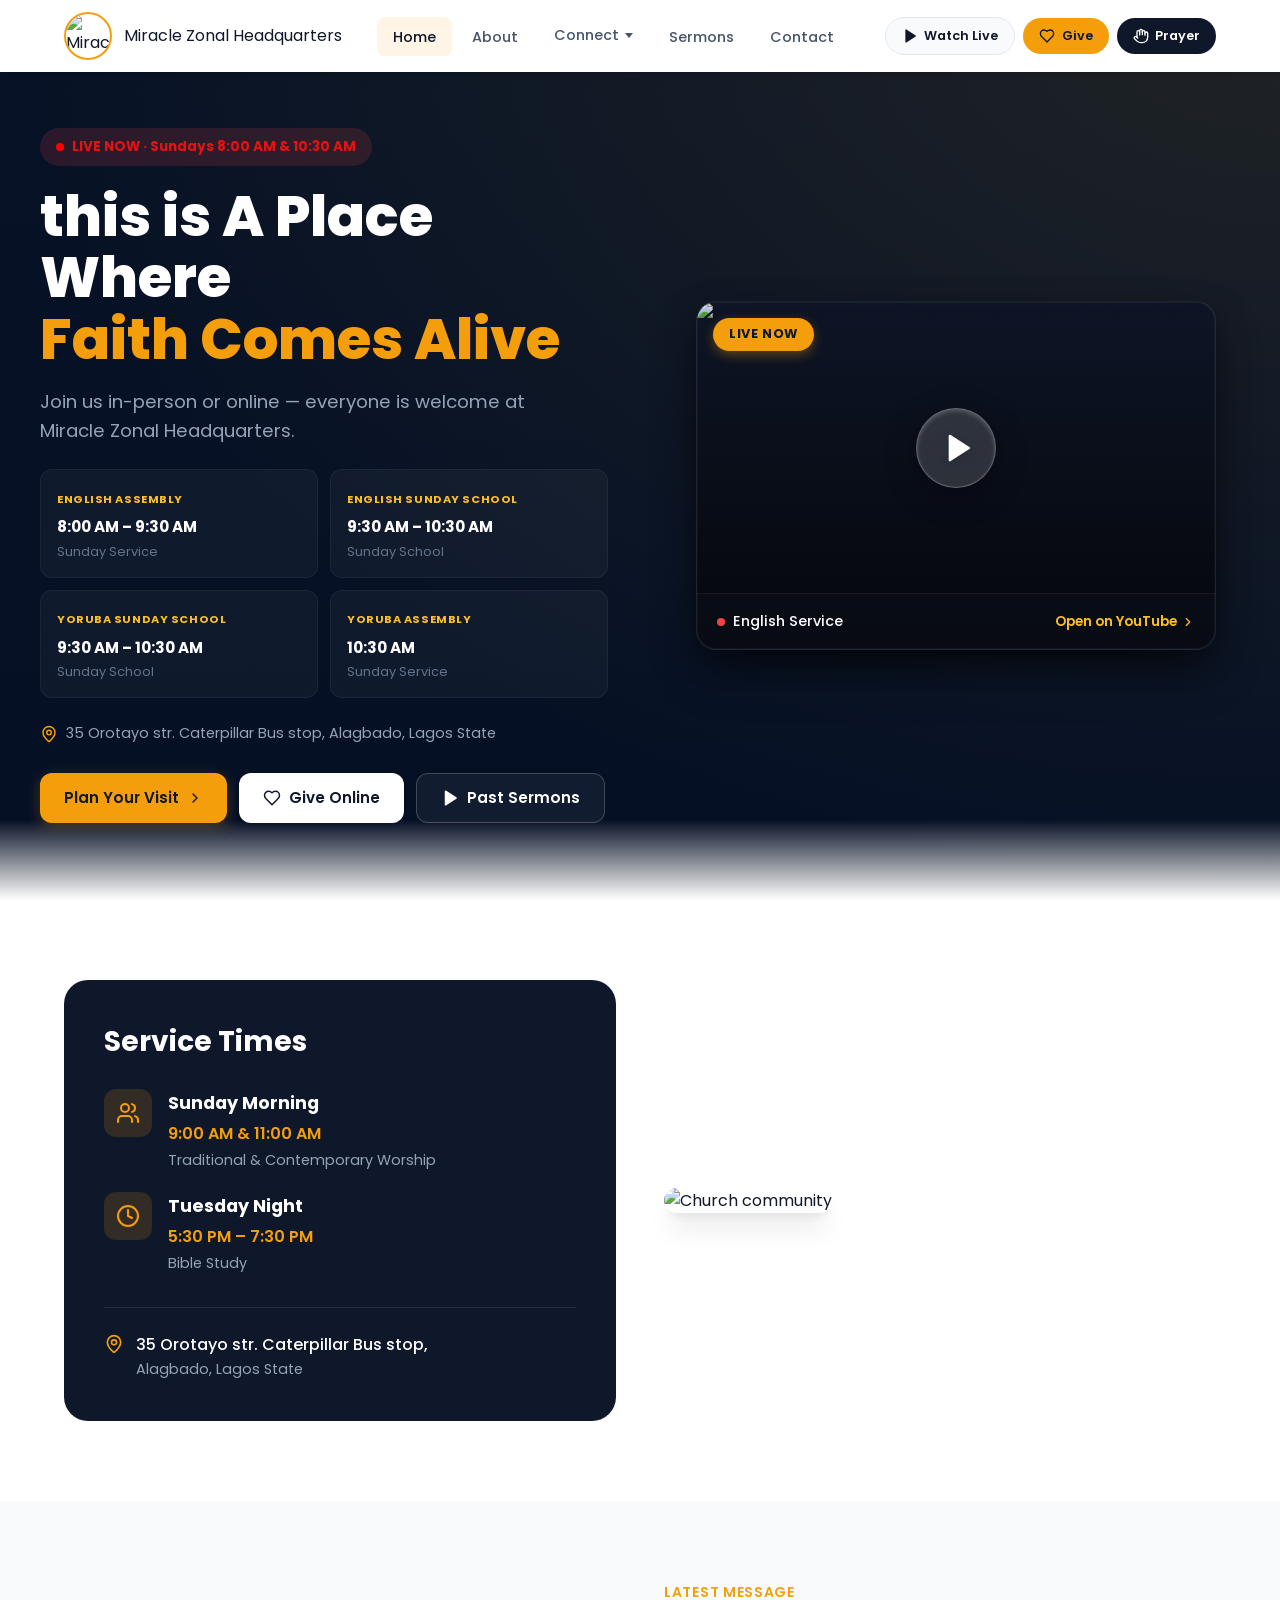
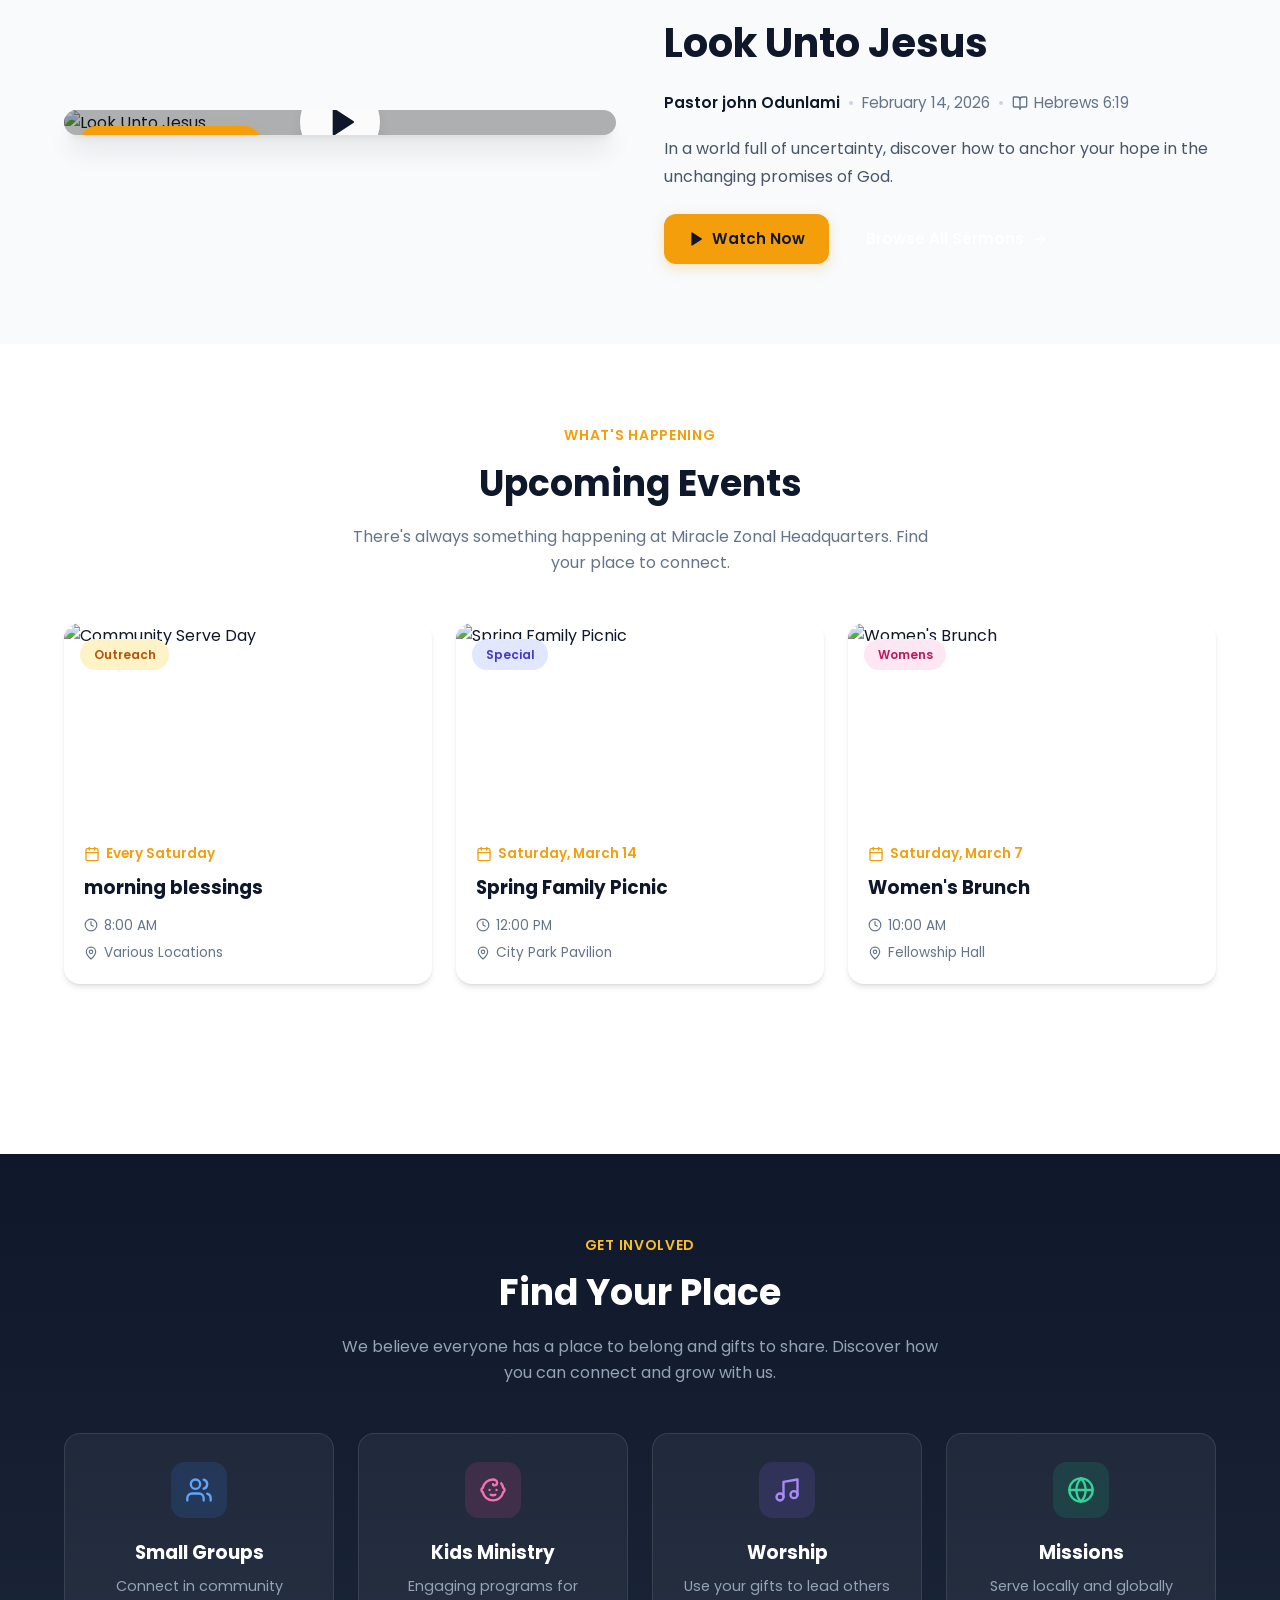
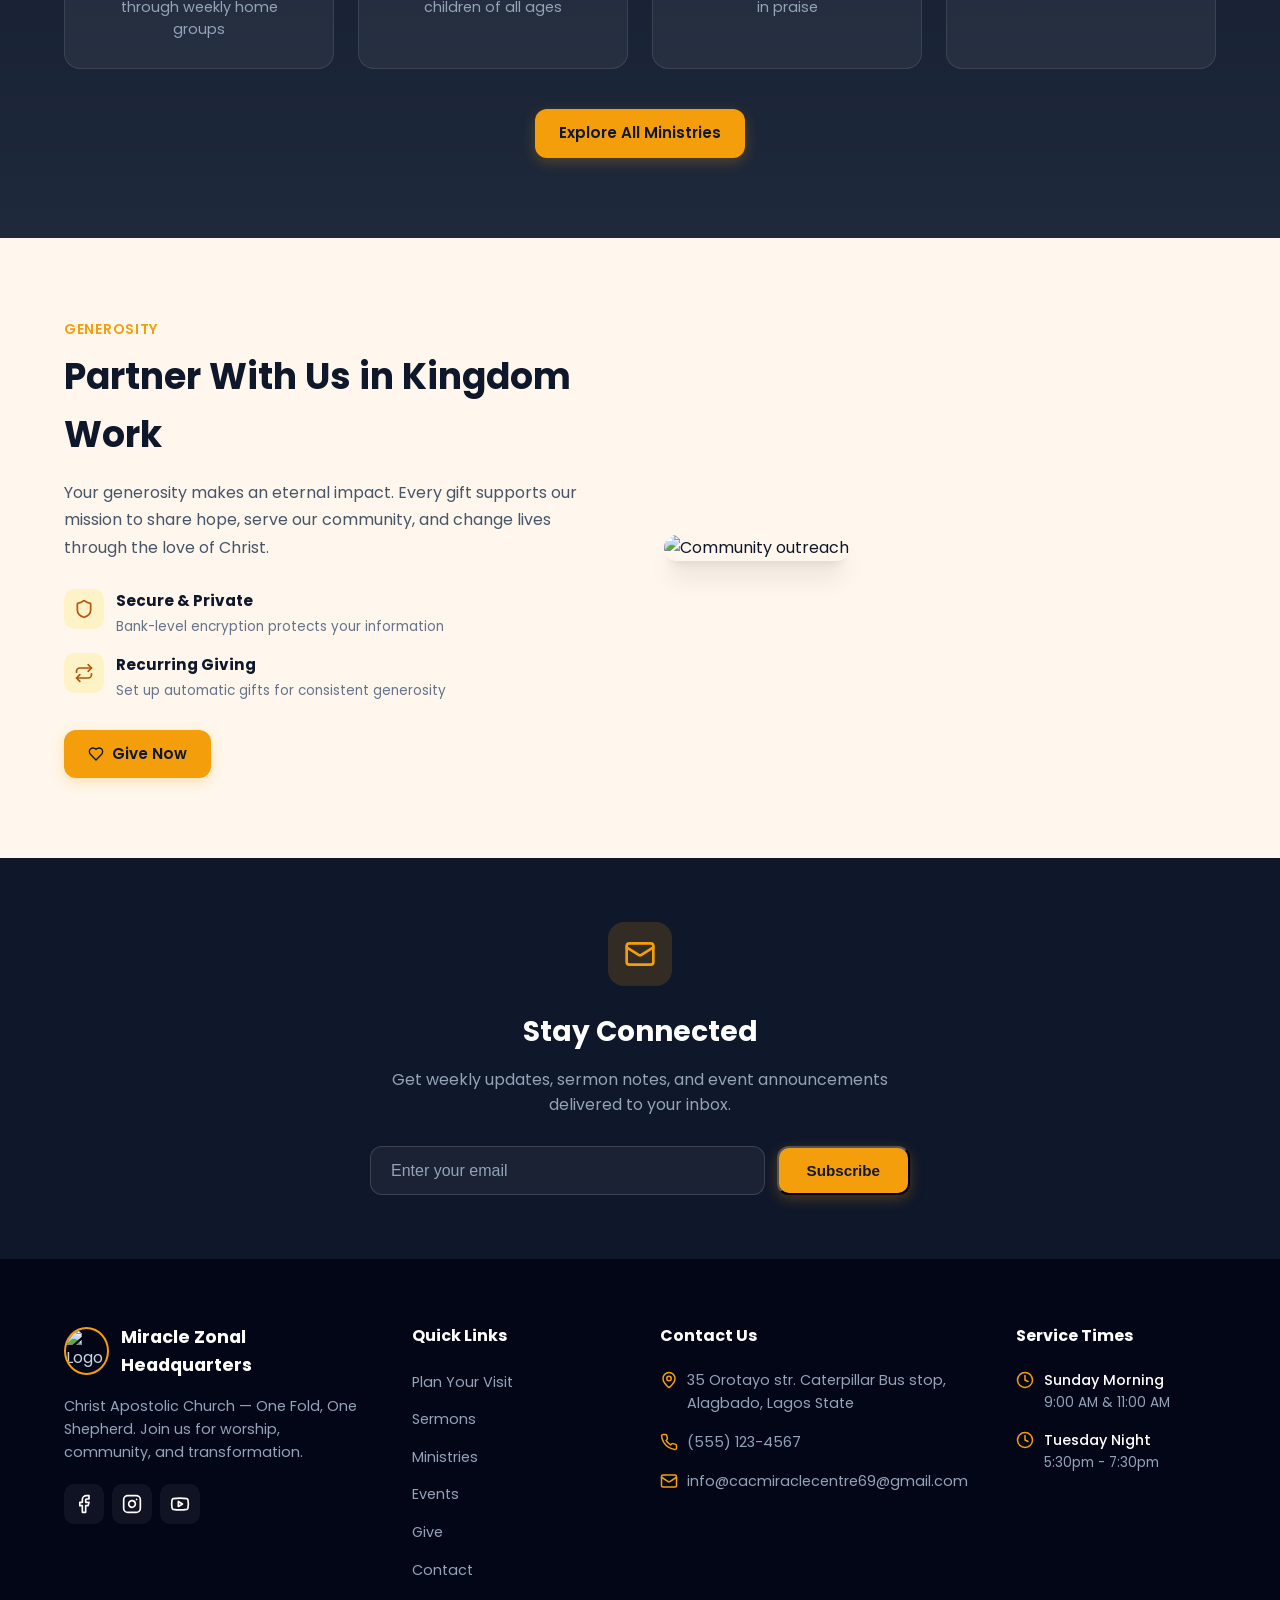
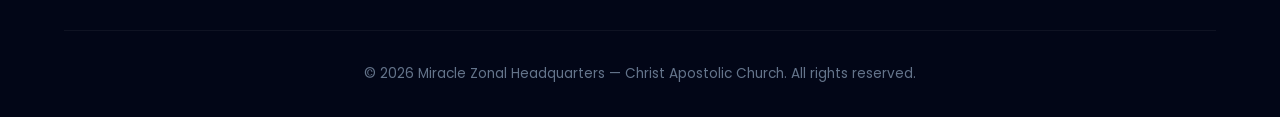
==== commit 78739055: "update website" ====
--- a/index.html
+++ b/index.html
@@ -56,11 +56,11 @@
         
         <!-- Mobile Action Buttons -->
         <div class="mobile-actions">
-          <a href="#give" class="btn-action btn-give">
+          <a href="Give.html" class="btn-action btn-give">
             <svg xmlns="http://www.w3.org/2000/svg" width="16" height="16" viewBox="0 0 24 24" fill="none" stroke="currentColor" stroke-width="2" stroke-linecap="round" stroke-linejoin="round"><path d="M19 14c1.49-1.46 3-3.21 3-5.5A5.5 5.5 0 0 0 16.5 3c-1.76 0-3 .5-4.5 2-1.5-1.5-2.74-2-4.5-2A5.5 5.5 0 0 0 2 8.5c0 2.3 1.5 4.05 3 5.5l7 7Z"></path></svg>
             Give
           </a>
-          <a href="#prayer" class="btn-action btn-pray">
+          <a href="prayer.html" class="btn-action btn-pray">
             <svg xmlns="http://www.w3.org/2000/svg" width="16" height="16" viewBox="0 0 24 24" fill="none" stroke="currentColor" stroke-width="2" stroke-linecap="round" stroke-linejoin="round"><path d="M18 11V6a2 2 0 0 0-2-2a2 2 0 0 0-2 2"></path><path d="M14 10V4a2 2 0 0 0-2-2a2 2 0 0 0-2 2v2"></path><path d="M10 10.5V6a2 2 0 0 0-2-2a2 2 0 0 0-2 2v8"></path><path d="M18 8a2 2 0 1 1 4 0v6a8 8 0 0 1-8 8h-2c-2.8 0-4.5-.86-5.99-2.34l-3.6-3.6a2 2 0 0 1 2.83-2.82L7 15"></path></svg>
             Prayer Request
           </a>
@@ -72,11 +72,11 @@
           <svg xmlns="http://www.w3.org/2000/svg" width="16" height="16" viewBox="0 0 24 24" fill="currentColor" stroke="currentColor" stroke-width="2" stroke-linecap="round" stroke-linejoin="round"><polygon points="6 3 20 12 6 21 6 3"></polygon></svg>
           Watch Live
         </a>
-        <a href="#give" class="btn-give">
+        <a href="Give.html" class="btn-give">
           <svg xmlns="http://www.w3.org/2000/svg" width="16" height="16" viewBox="0 0 24 24" fill="none" stroke="currentColor" stroke-width="2" stroke-linecap="round" stroke-linejoin="round"><path d="M19 14c1.49-1.46 3-3.21 3-5.5A5.5 5.5 0 0 0 16.5 3c-1.76 0-3 .5-4.5 2-1.5-1.5-2.74-2-4.5-2A5.5 5.5 0 0 0 2 8.5c0 2.3 1.5 4.05 3 5.5l7 7Z"></path></svg>
           Give
         </a>
-        <a href="#prayer" class="btn-pray">
+        <a href="prayer.html" class="btn-pray">
           <svg xmlns="http://www.w3.org/2000/svg" width="16" height="16" viewBox="0 0 24 24" fill="none" stroke="currentColor" stroke-width="2" stroke-linecap="round" stroke-linejoin="round"><path d="M18 11V6a2 2 0 0 0-2-2a2 2 0 0 0-2 2"></path><path d="M14 10V4a2 2 0 0 0-2-2a2 2 0 0 0-2 2v2"></path><path d="M10 10.5V6a2 2 0 0 0-2-2a2 2 0 0 0-2 2v8"></path><path d="M18 8a2 2 0 1 1 4 0v6a8 8 0 0 1-8 8h-2c-2.8 0-4.5-.86-5.99-2.34l-3.6-3.6a2 2 0 0 1 2.83-2.82L7 15"></path></svg>
           Prayer
         </a>
@@ -97,7 +97,7 @@
             <span class="pulse-dot"></span>
             LIVE NOW · Sundays 8:00 AM & 10:30 AM
           </div>
-          <h1>A Place Where<br><span class="accent">Faith Comes Alive</span></h1>
+          <h1>this is A Place Where<br><span class="accent">Faith Comes Alive</span></h1>
           <p class="lead">Join us in-person or online — everyone is welcome at Miracle Zonal Headquarters.</p>
 
           <div class="service-grid">
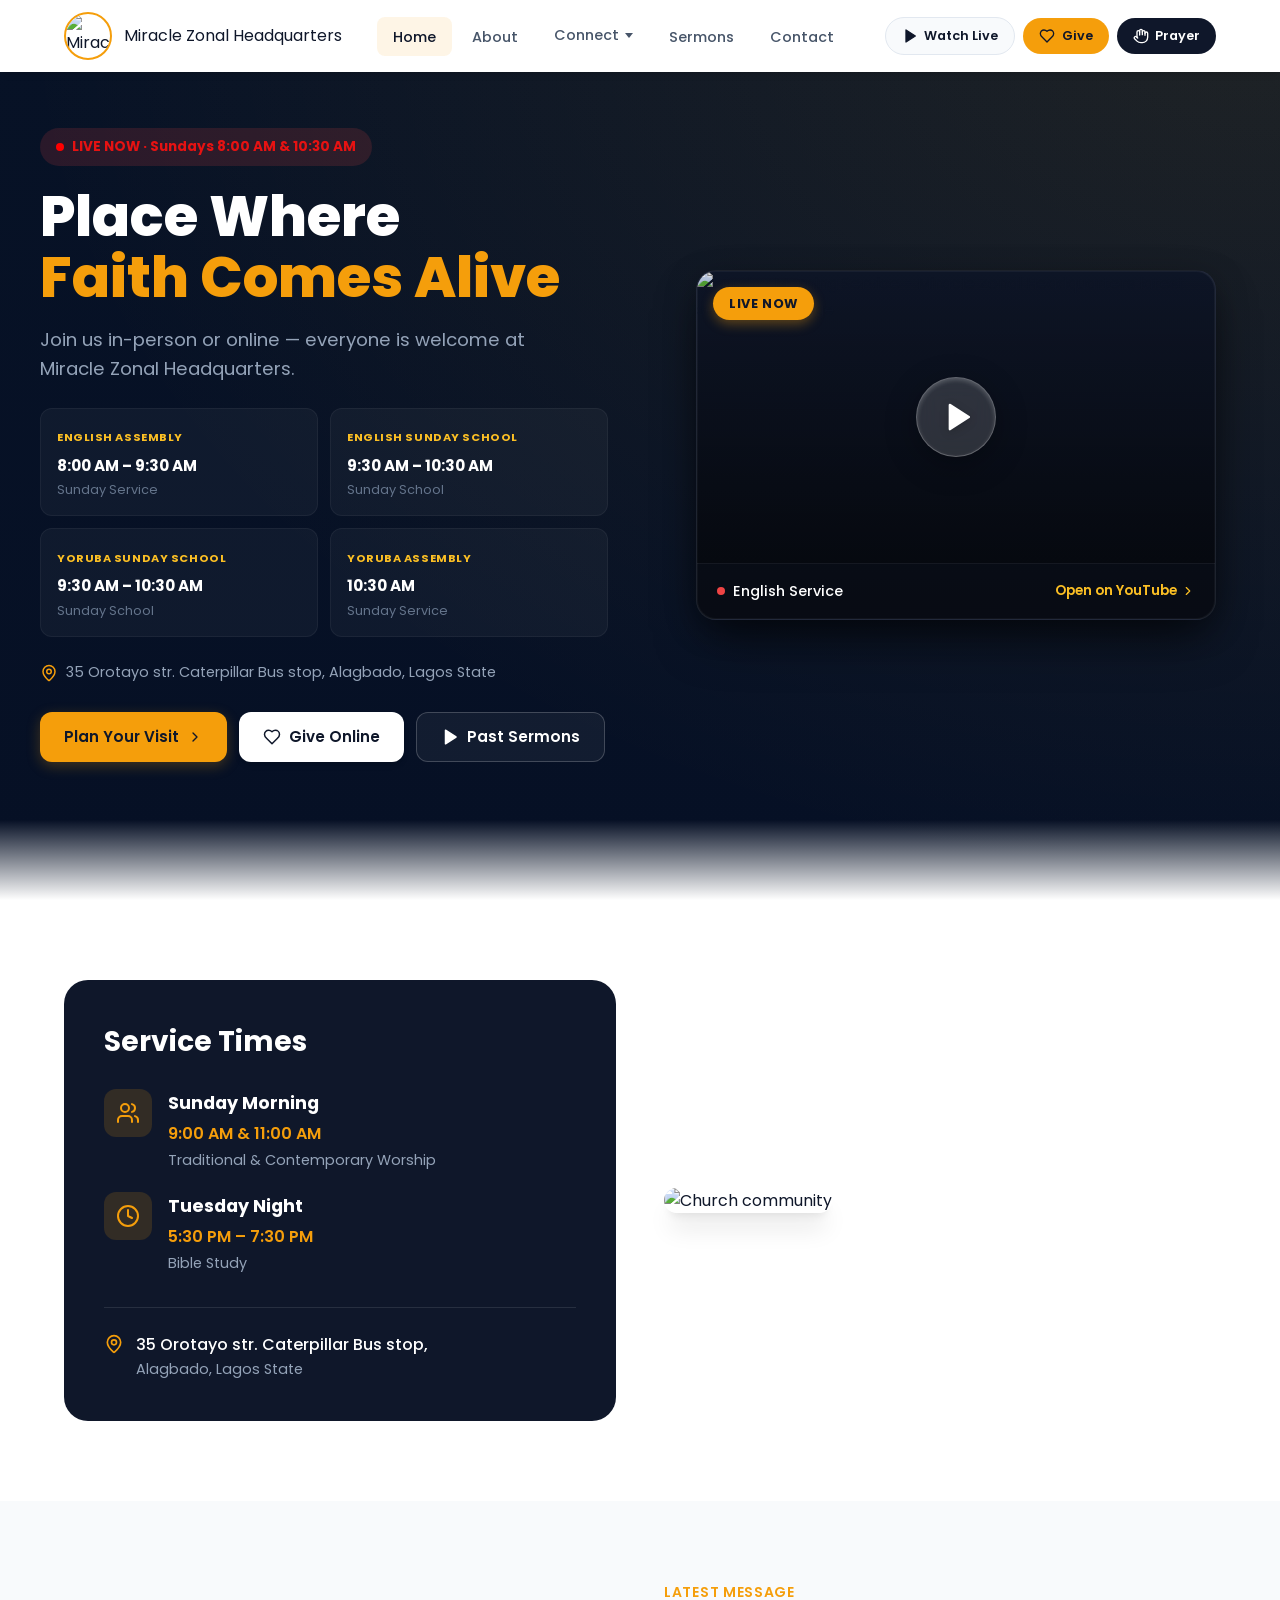
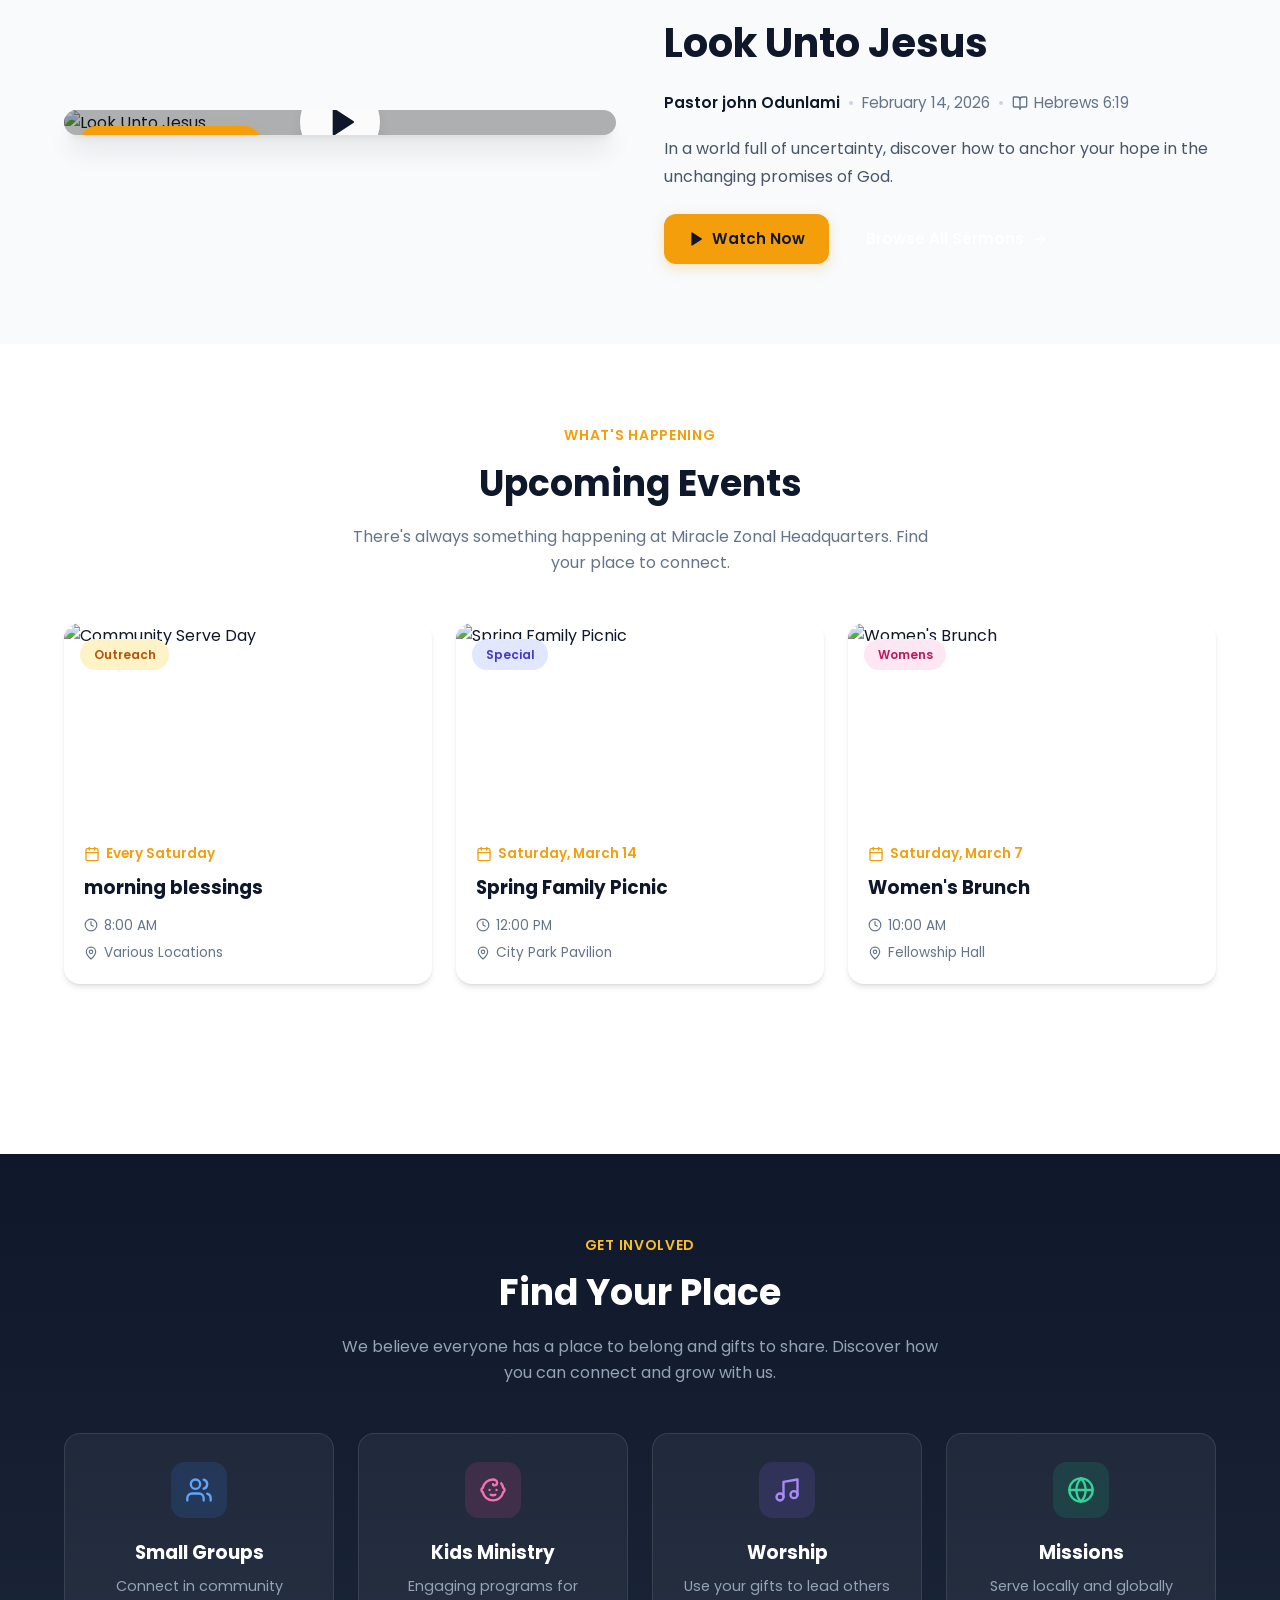
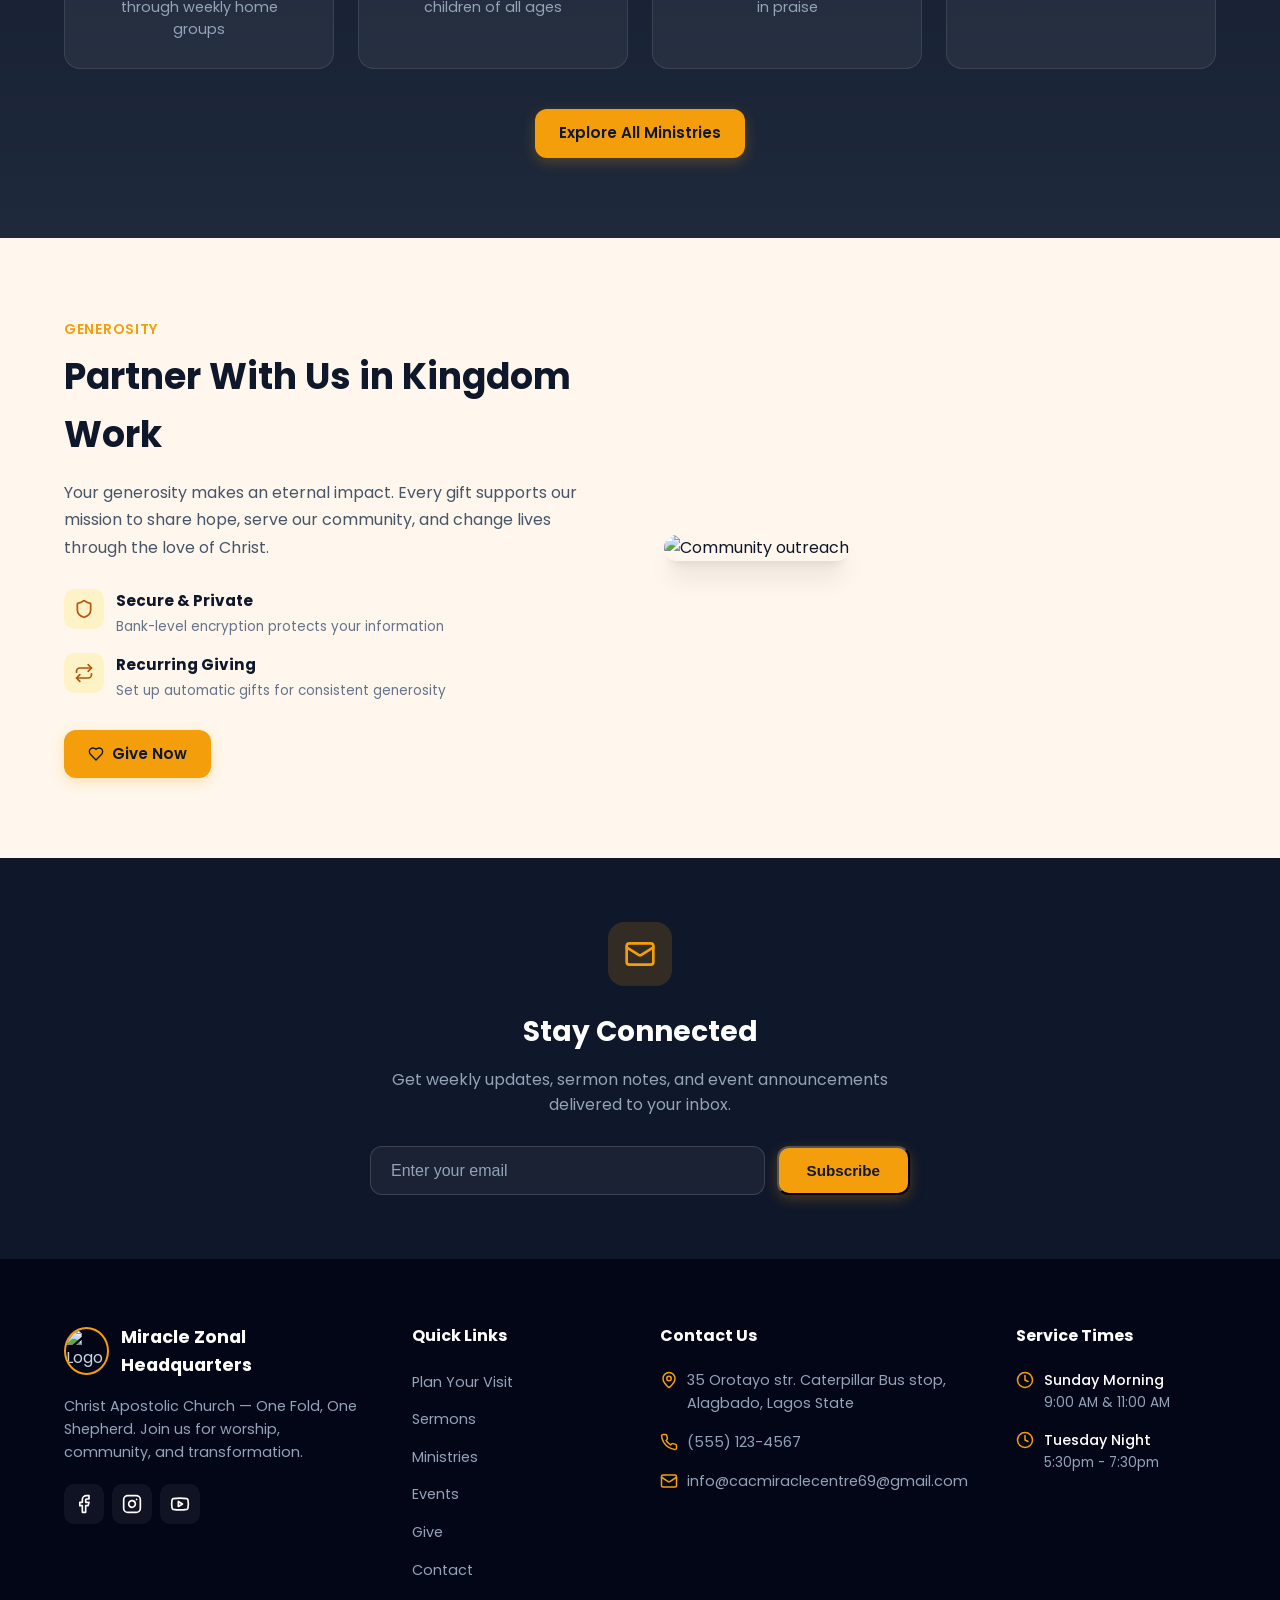
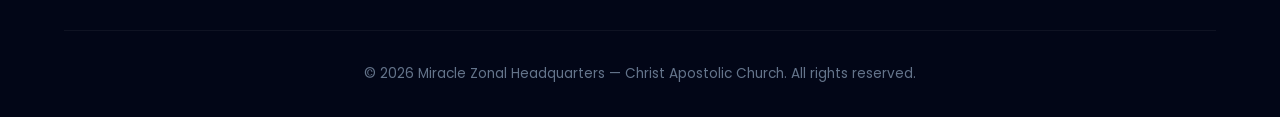
==== commit 27ae87a8: "update website" ====
--- a/index.html
+++ b/index.html
@@ -97,7 +97,7 @@
             <span class="pulse-dot"></span>
             LIVE NOW · Sundays 8:00 AM & 10:30 AM
           </div>
-          <h1>this is A Place Where<br><span class="accent">Faith Comes Alive</span></h1>
+          <h1> Place Where<br><span class="accent">Faith Comes Alive</span></h1>
           <p class="lead">Join us in-person or online — everyone is welcome at Miracle Zonal Headquarters.</p>
 
           <div class="service-grid">
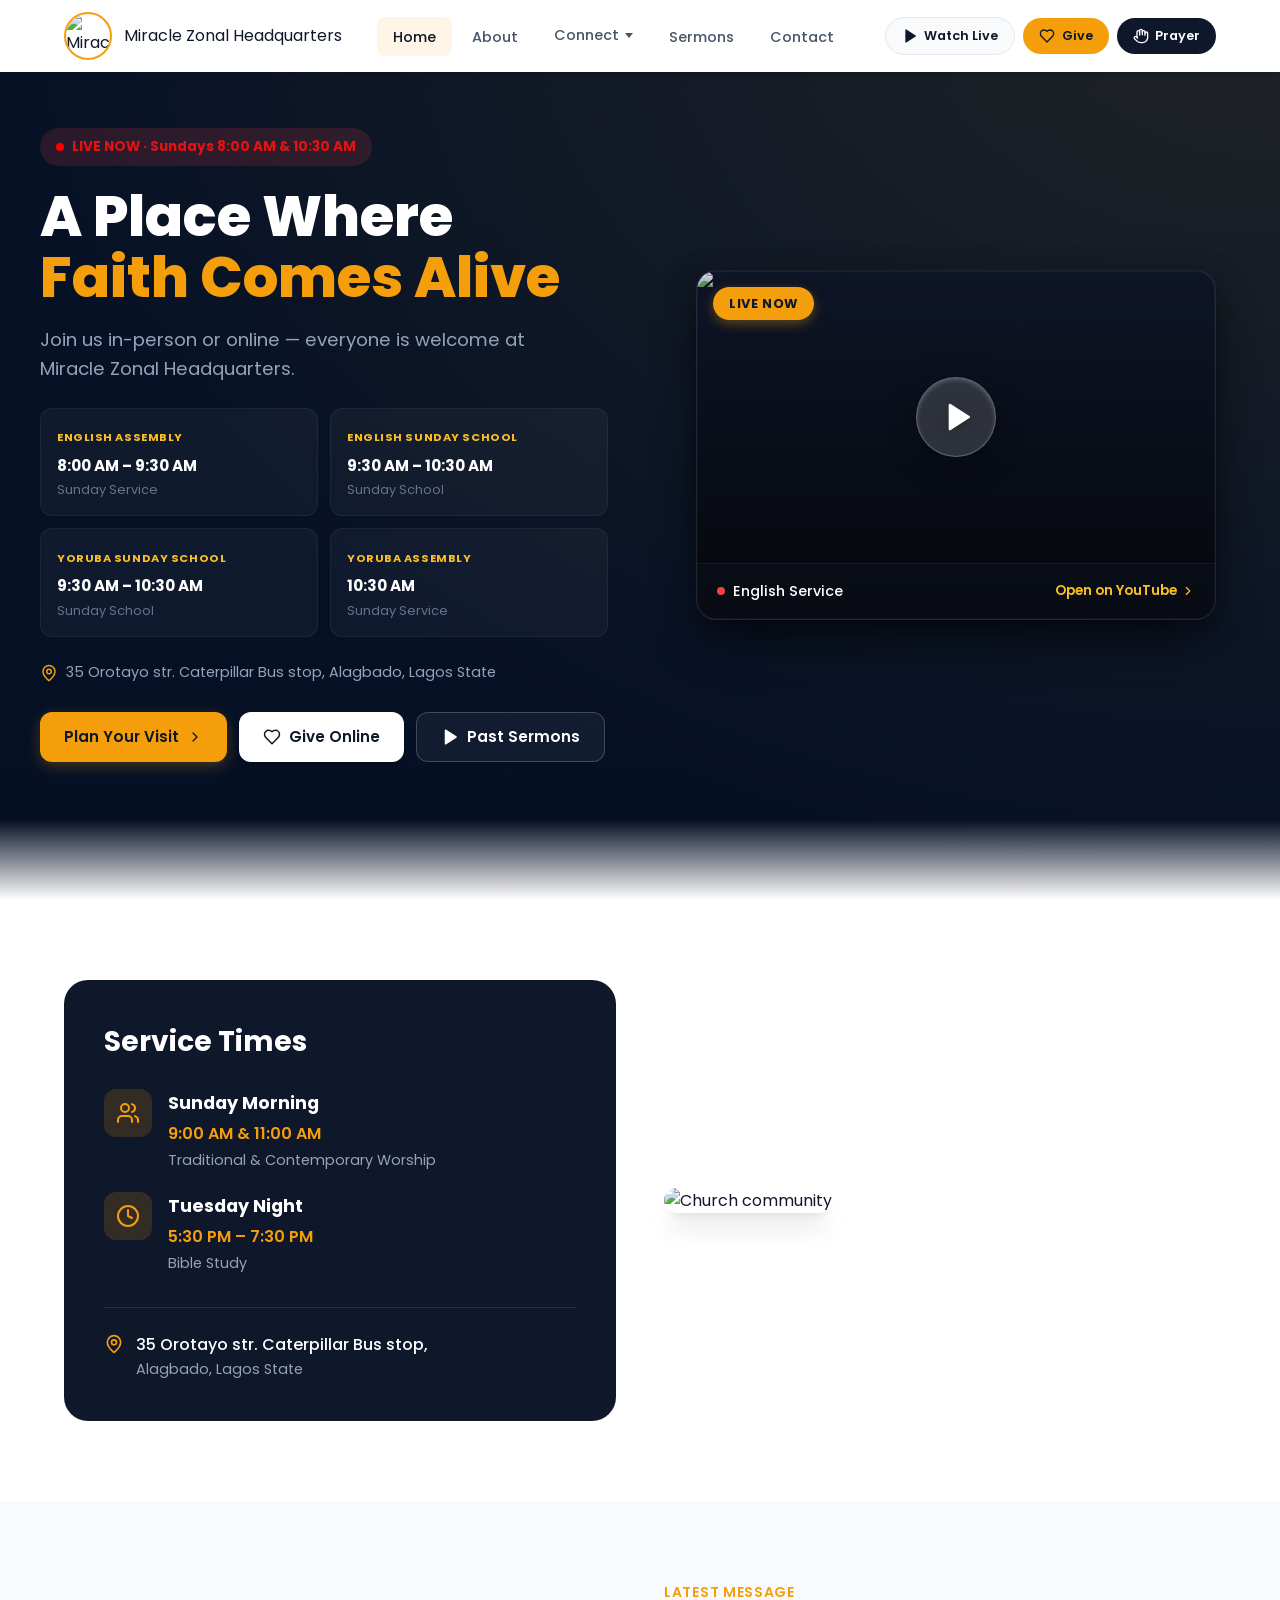
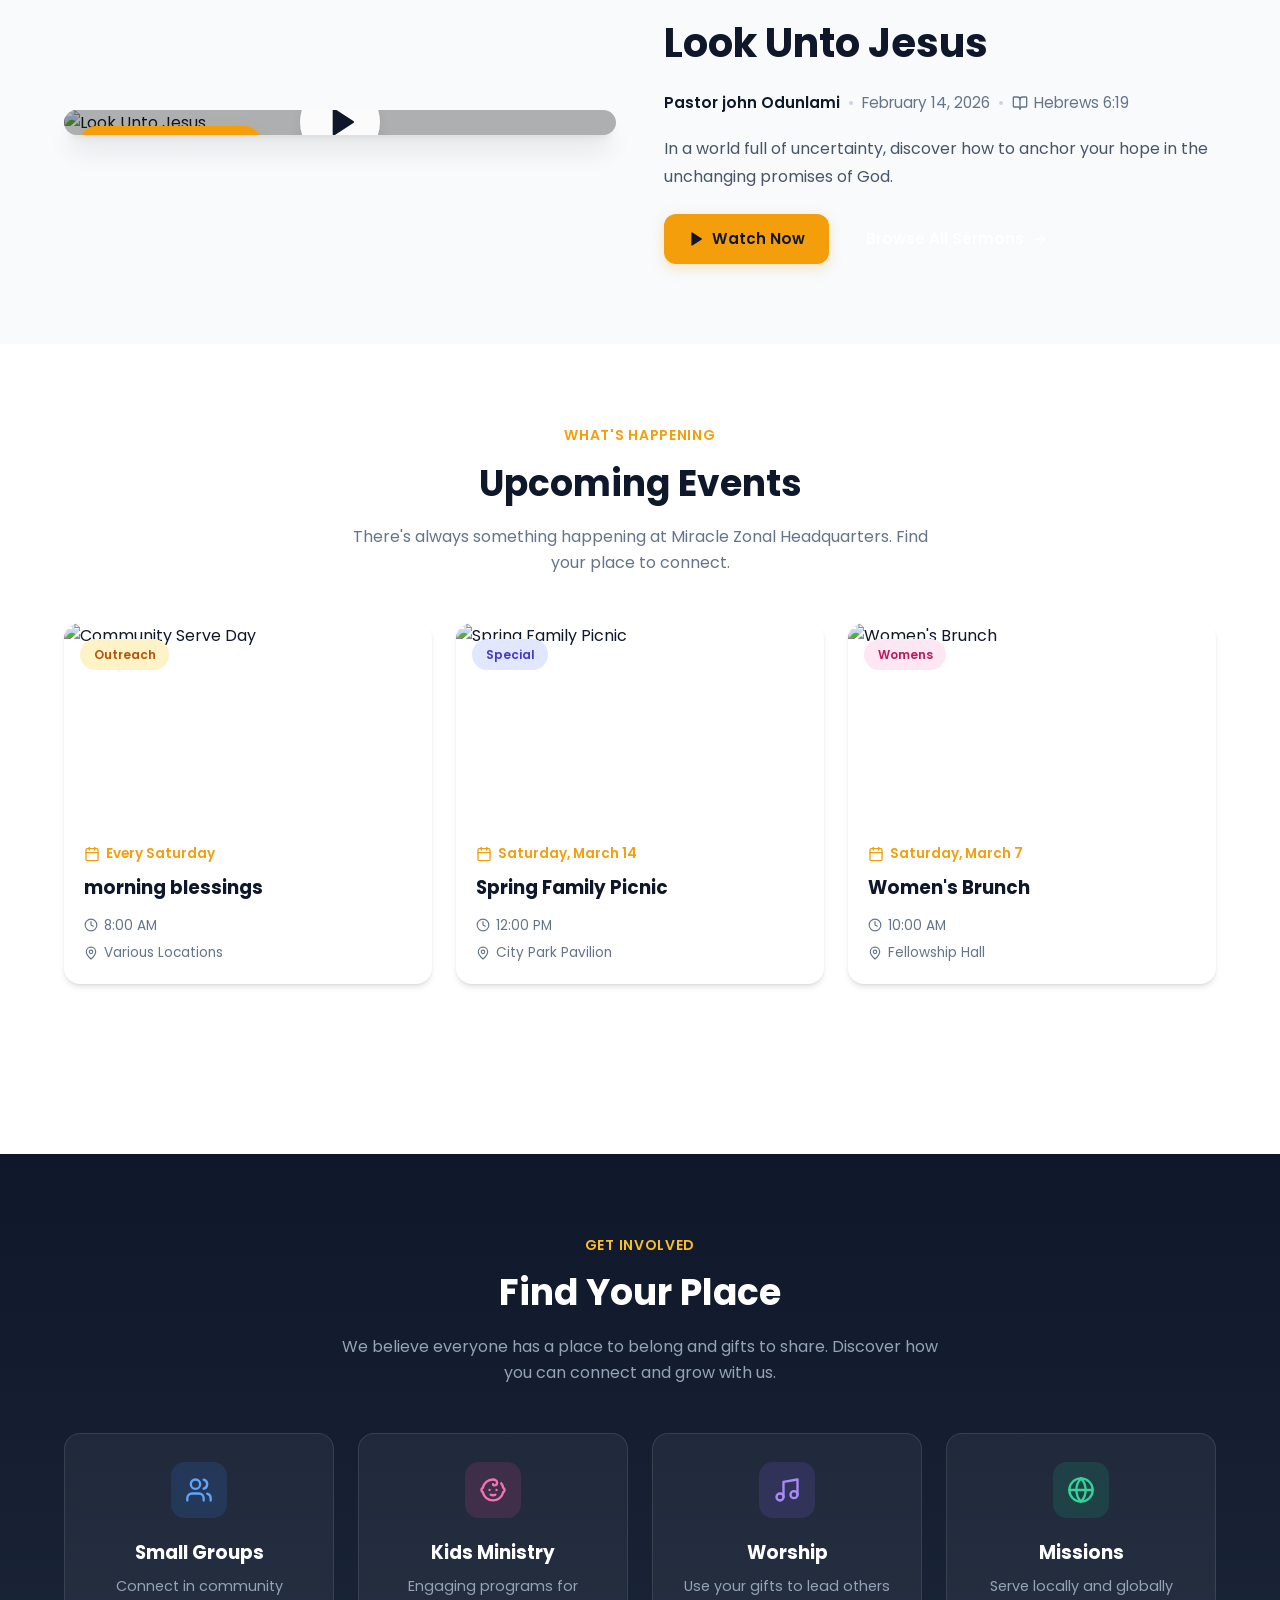
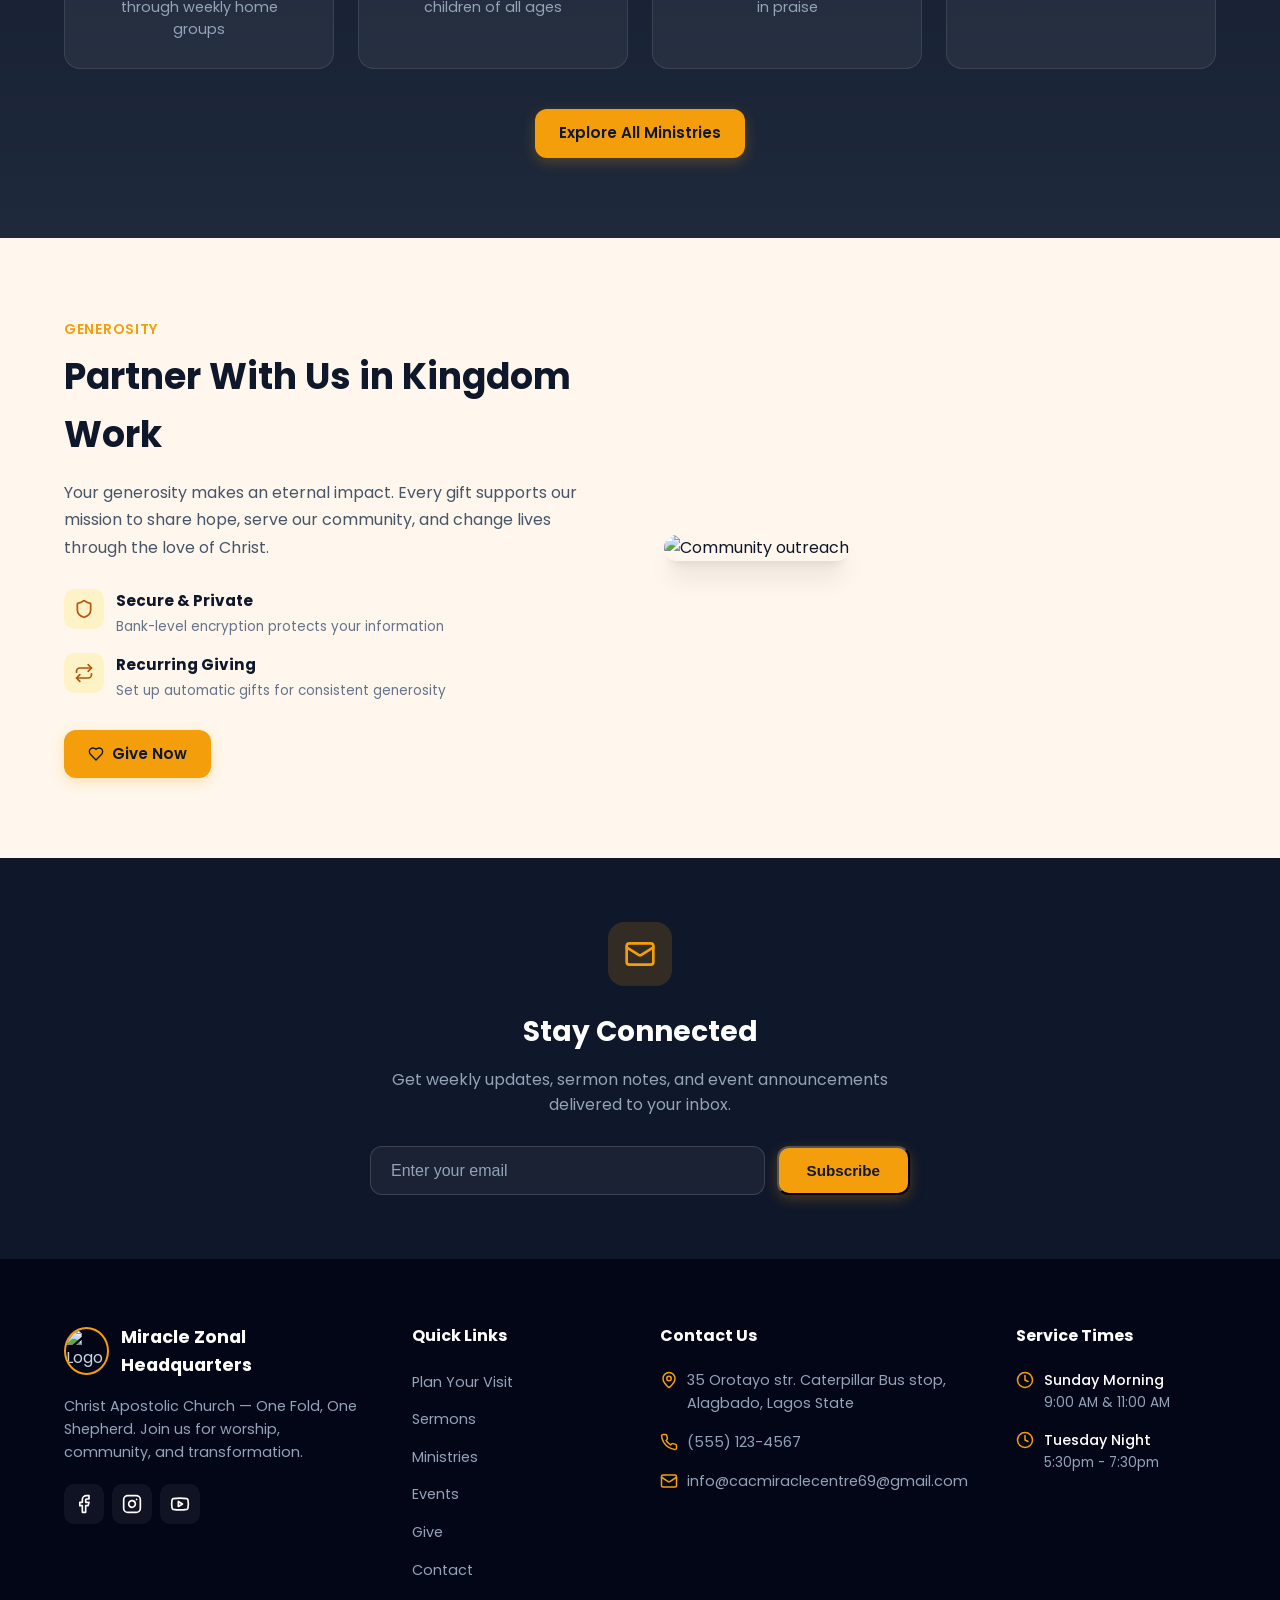
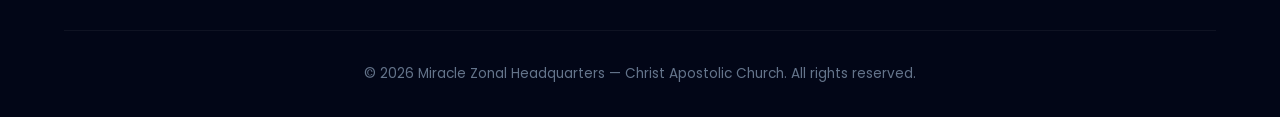
==== commit 6e8b943f: "update website" ====
--- a/index.html
+++ b/index.html
@@ -97,7 +97,7 @@
             <span class="pulse-dot"></span>
             LIVE NOW · Sundays 8:00 AM & 10:30 AM
           </div>
-          <h1> Place Where<br><span class="accent">Faith Comes Alive</span></h1>
+          <h1> A Place Where<br><span class="accent">Faith Comes Alive</span></h1>
           <p class="lead">Join us in-person or online — everyone is welcome at Miracle Zonal Headquarters.</p>
 
           <div class="service-grid">
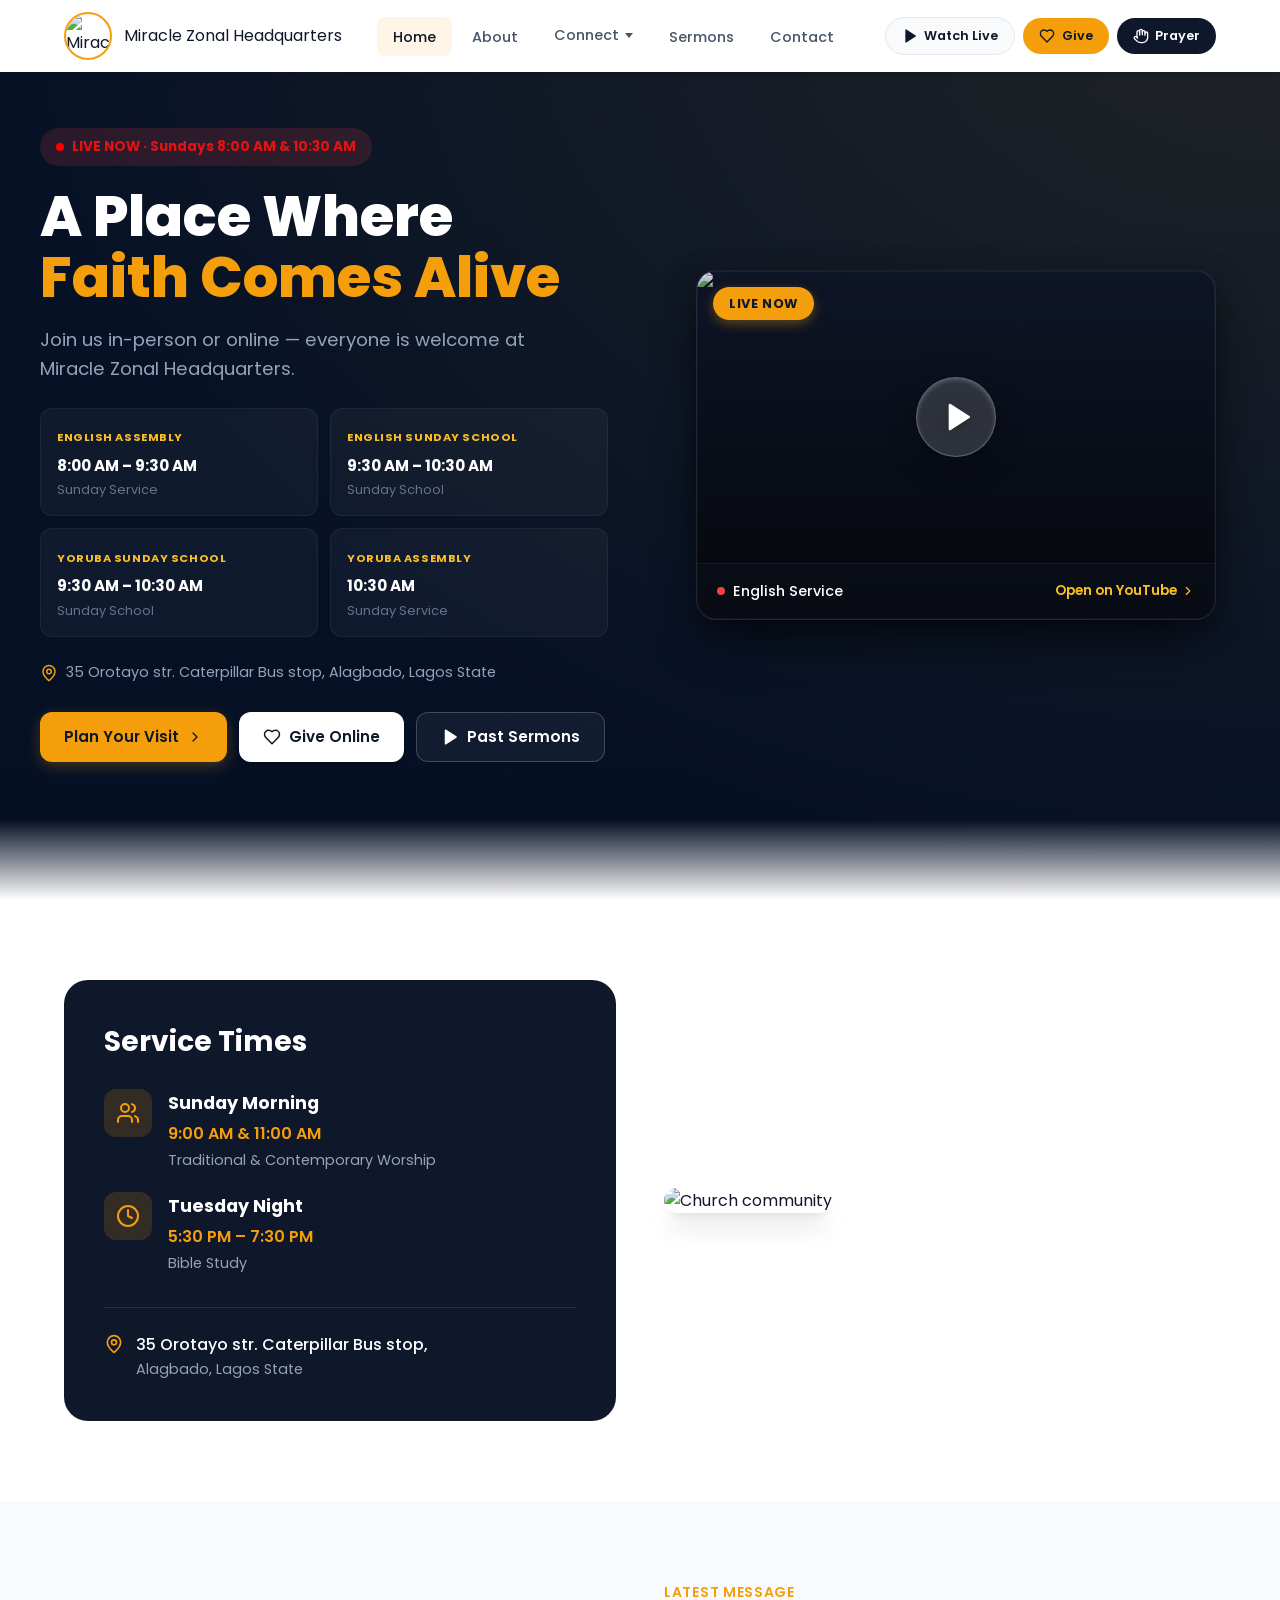
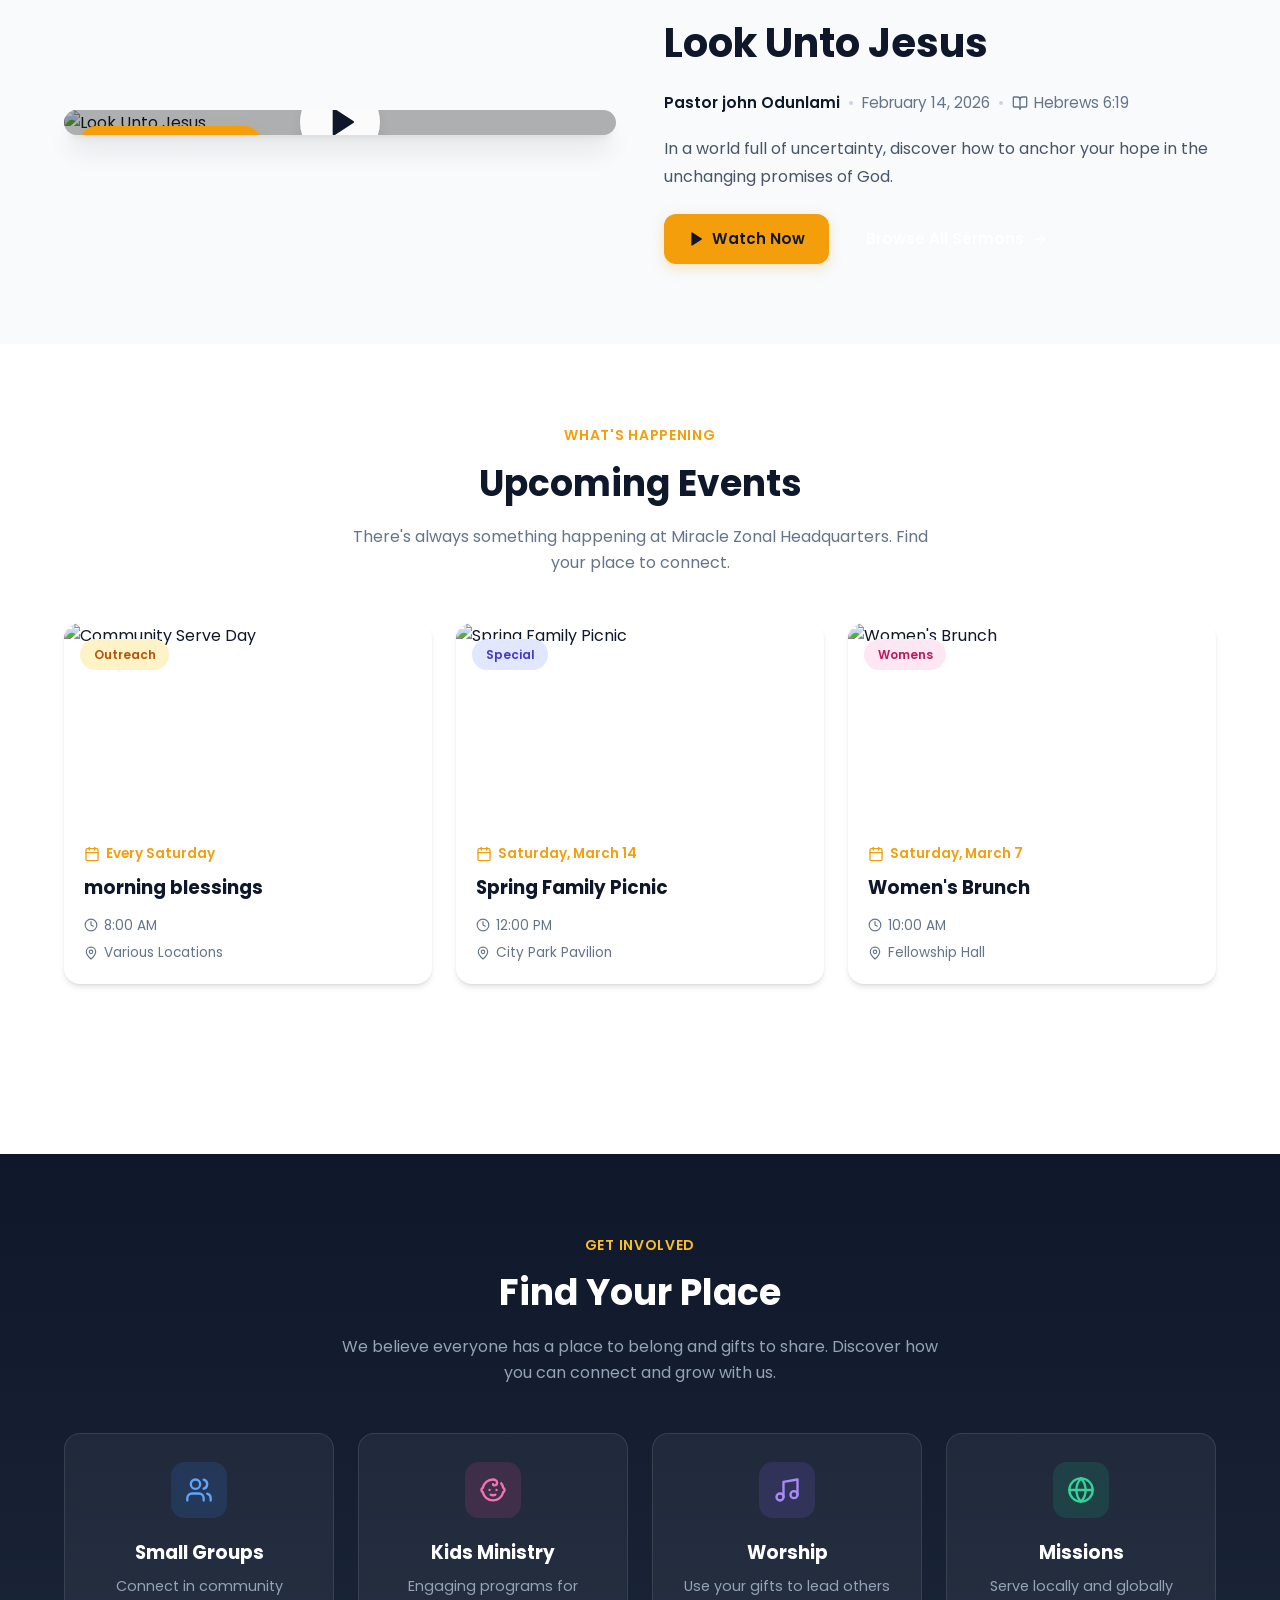
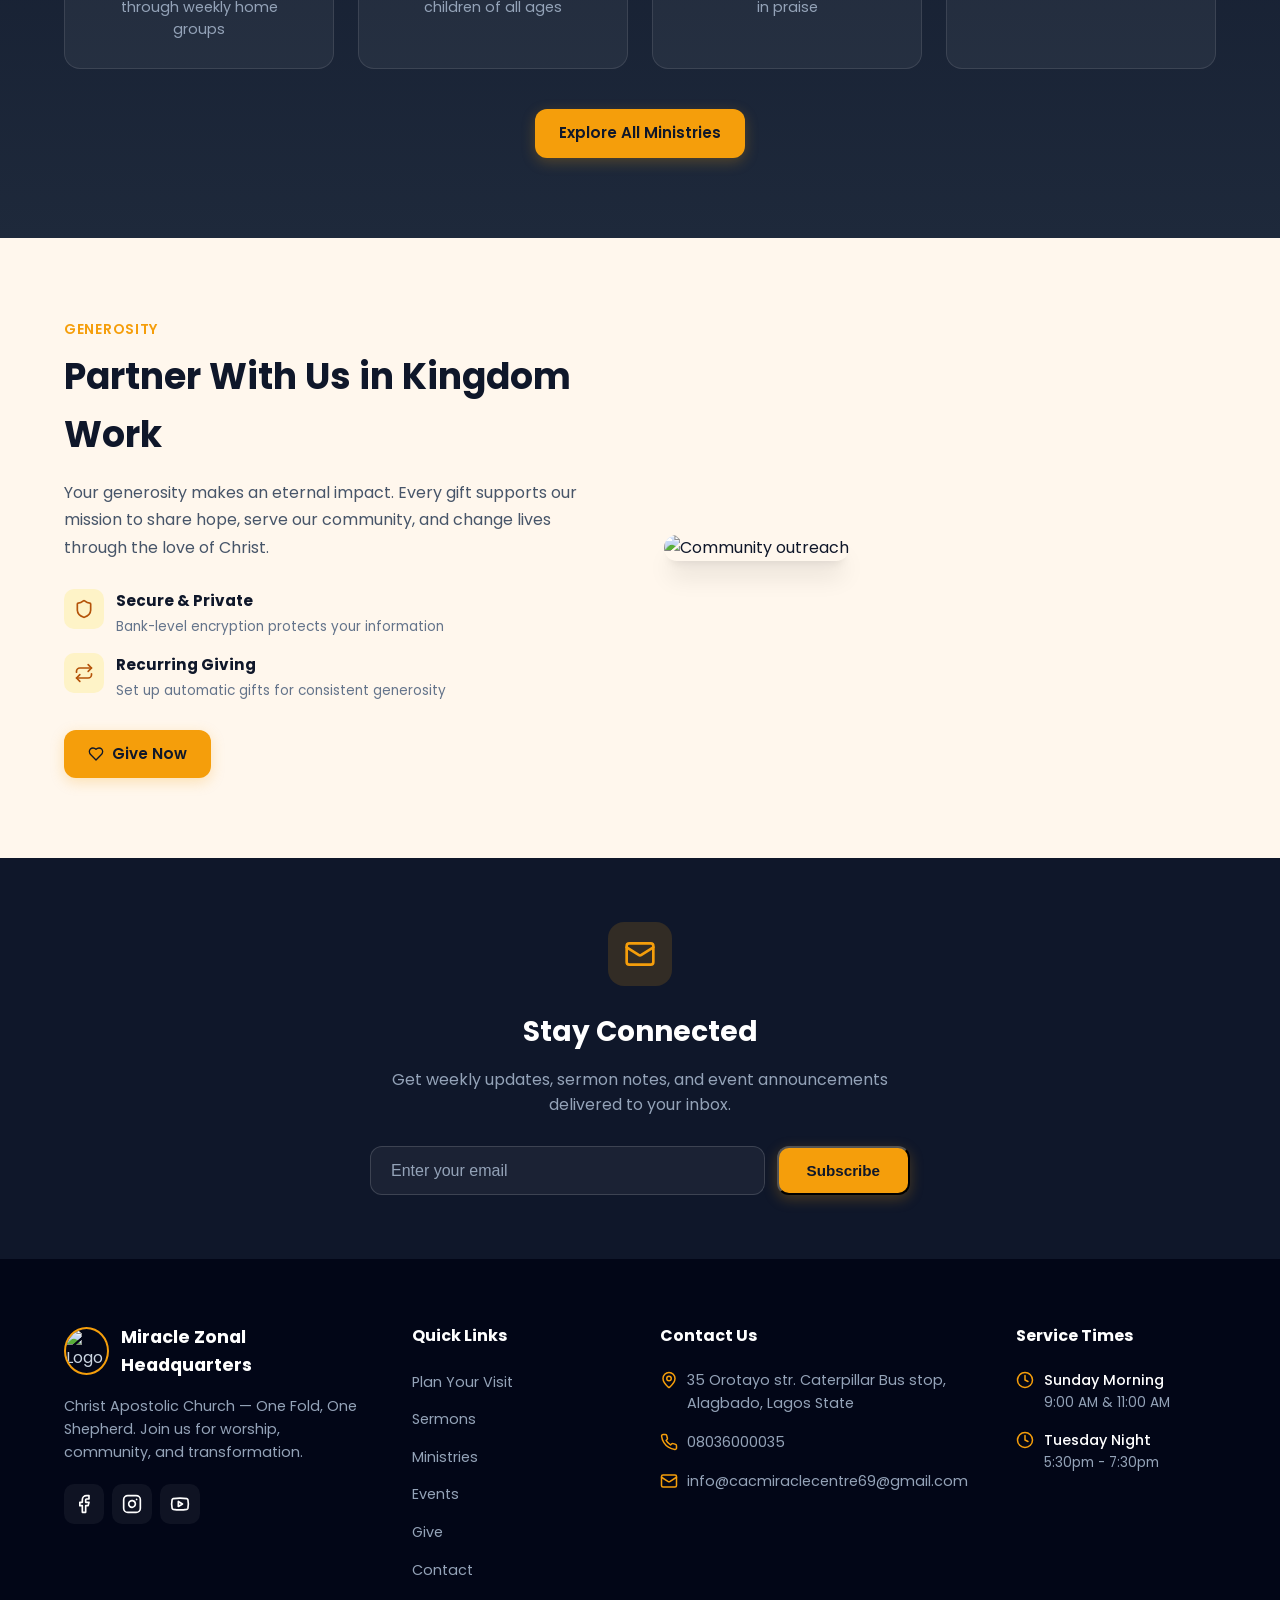
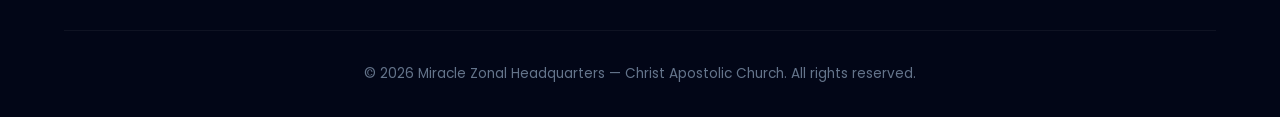
==== commit 3151f876: "update" ====
--- a/index.html
+++ b/index.html
@@ -507,7 +507,7 @@
             </li>
             <li>
               <svg xmlns="http://www.w3.org/2000/svg" width="18" height="18" viewBox="0 0 24 24" fill="none" stroke="currentColor" stroke-width="2" stroke-linecap="round" stroke-linejoin="round"><path d="M22 16.92v3a2 2 0 0 1-2.18 2 19.79 19.79 0 0 1-8.63-3.07 19.5 19.5 0 0 1-6-6 19.79 19.79 0 0 1-3.07-8.67A2 2 0 0 1 4.11 2h3a2 2 0 0 1 2 1.72 12.84 12.84 0 0 0 .7 2.81 2 2 0 0 1-.45 2.11L8.09 9.91a16 16 0 0 0 6 6l1.27-1.27a2 2 0 0 1 2.11-.45 12.84 12.84 0 0 0 2.81.7A2 2 0 0 1 22 16.92z"></path></svg>
-              <span>(555) 123-4567</span>
+              <span>08036000035</span>
             </li>
             <li>
               <svg xmlns="http://www.w3.org/2000/svg" width="18" height="18" viewBox="0 0 24 24" fill="none" stroke="currentColor" stroke-width="2" stroke-linecap="round" stroke-linejoin="round"><rect width="20" height="16" x="2" y="4" rx="2"></rect><path d="m22 7-8.97 5.7a1.94 1.94 0 0 1-2.06 0L2 7"></path></svg>
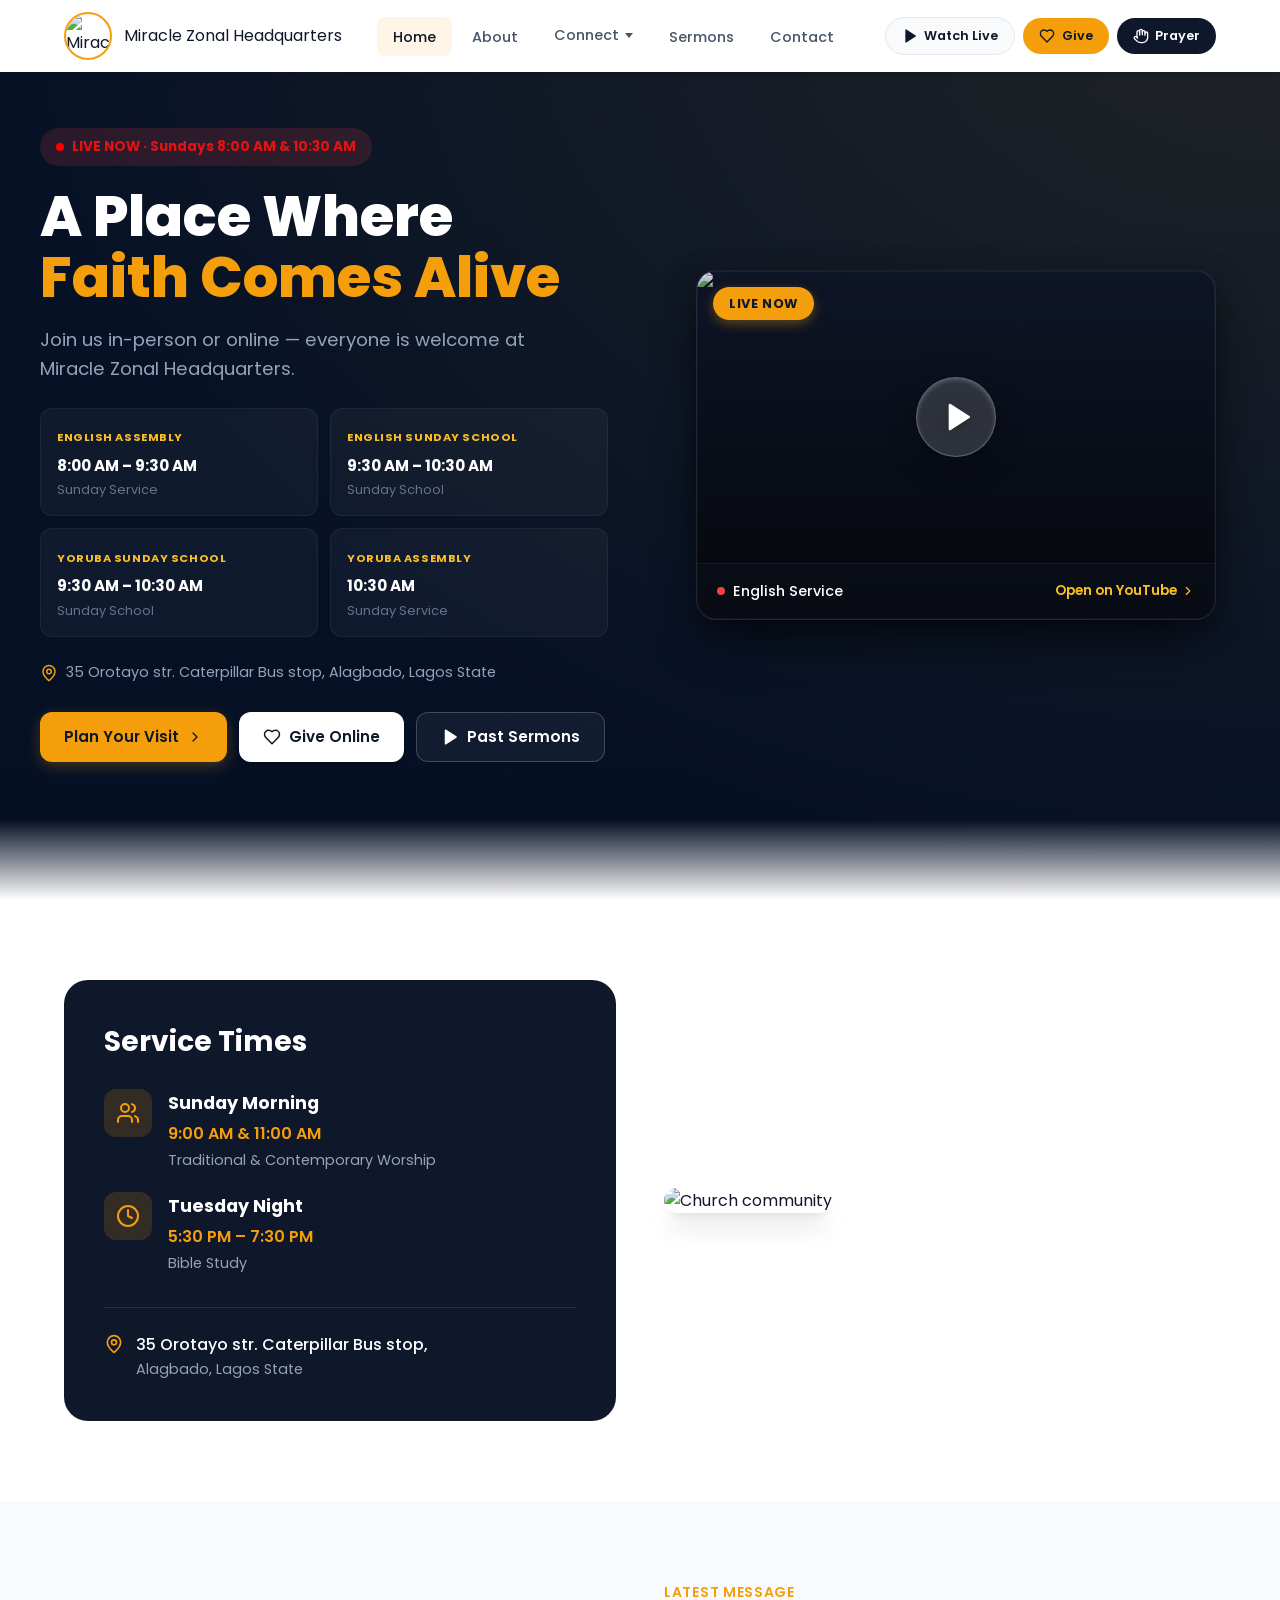
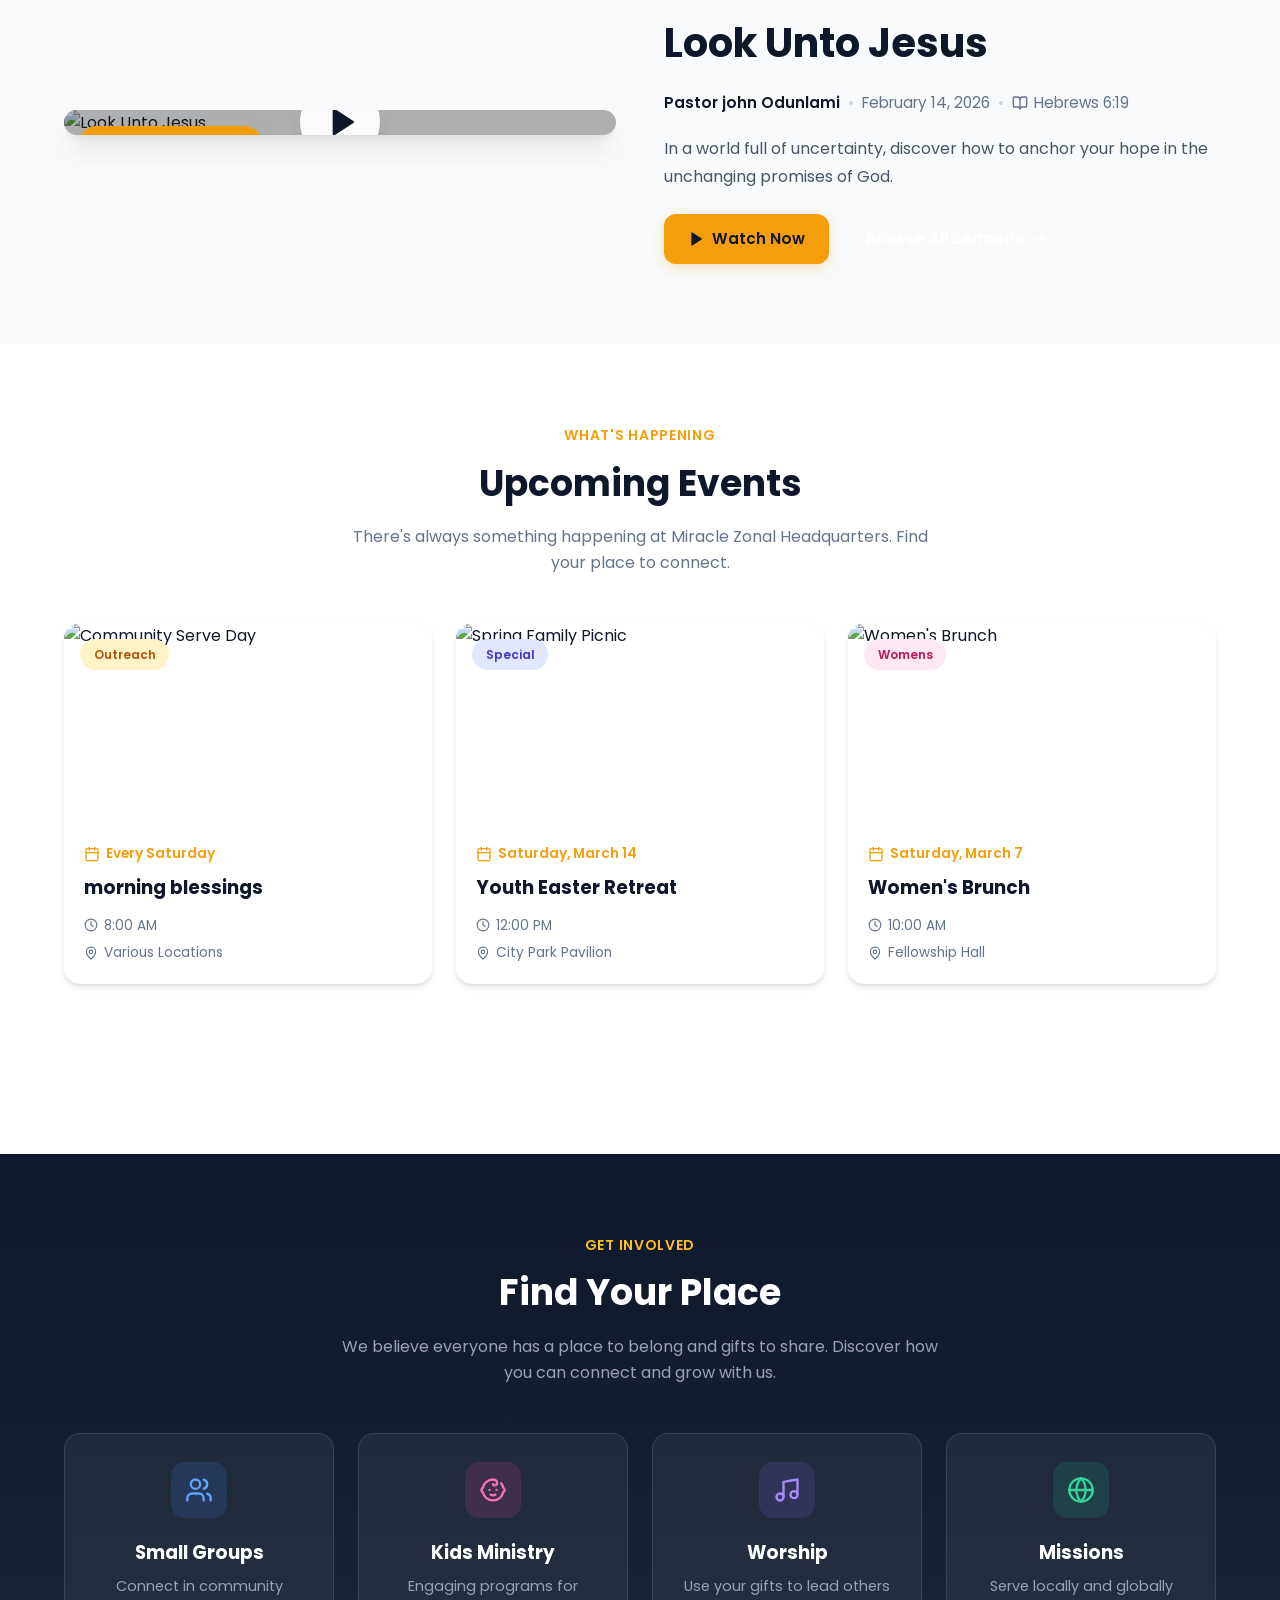
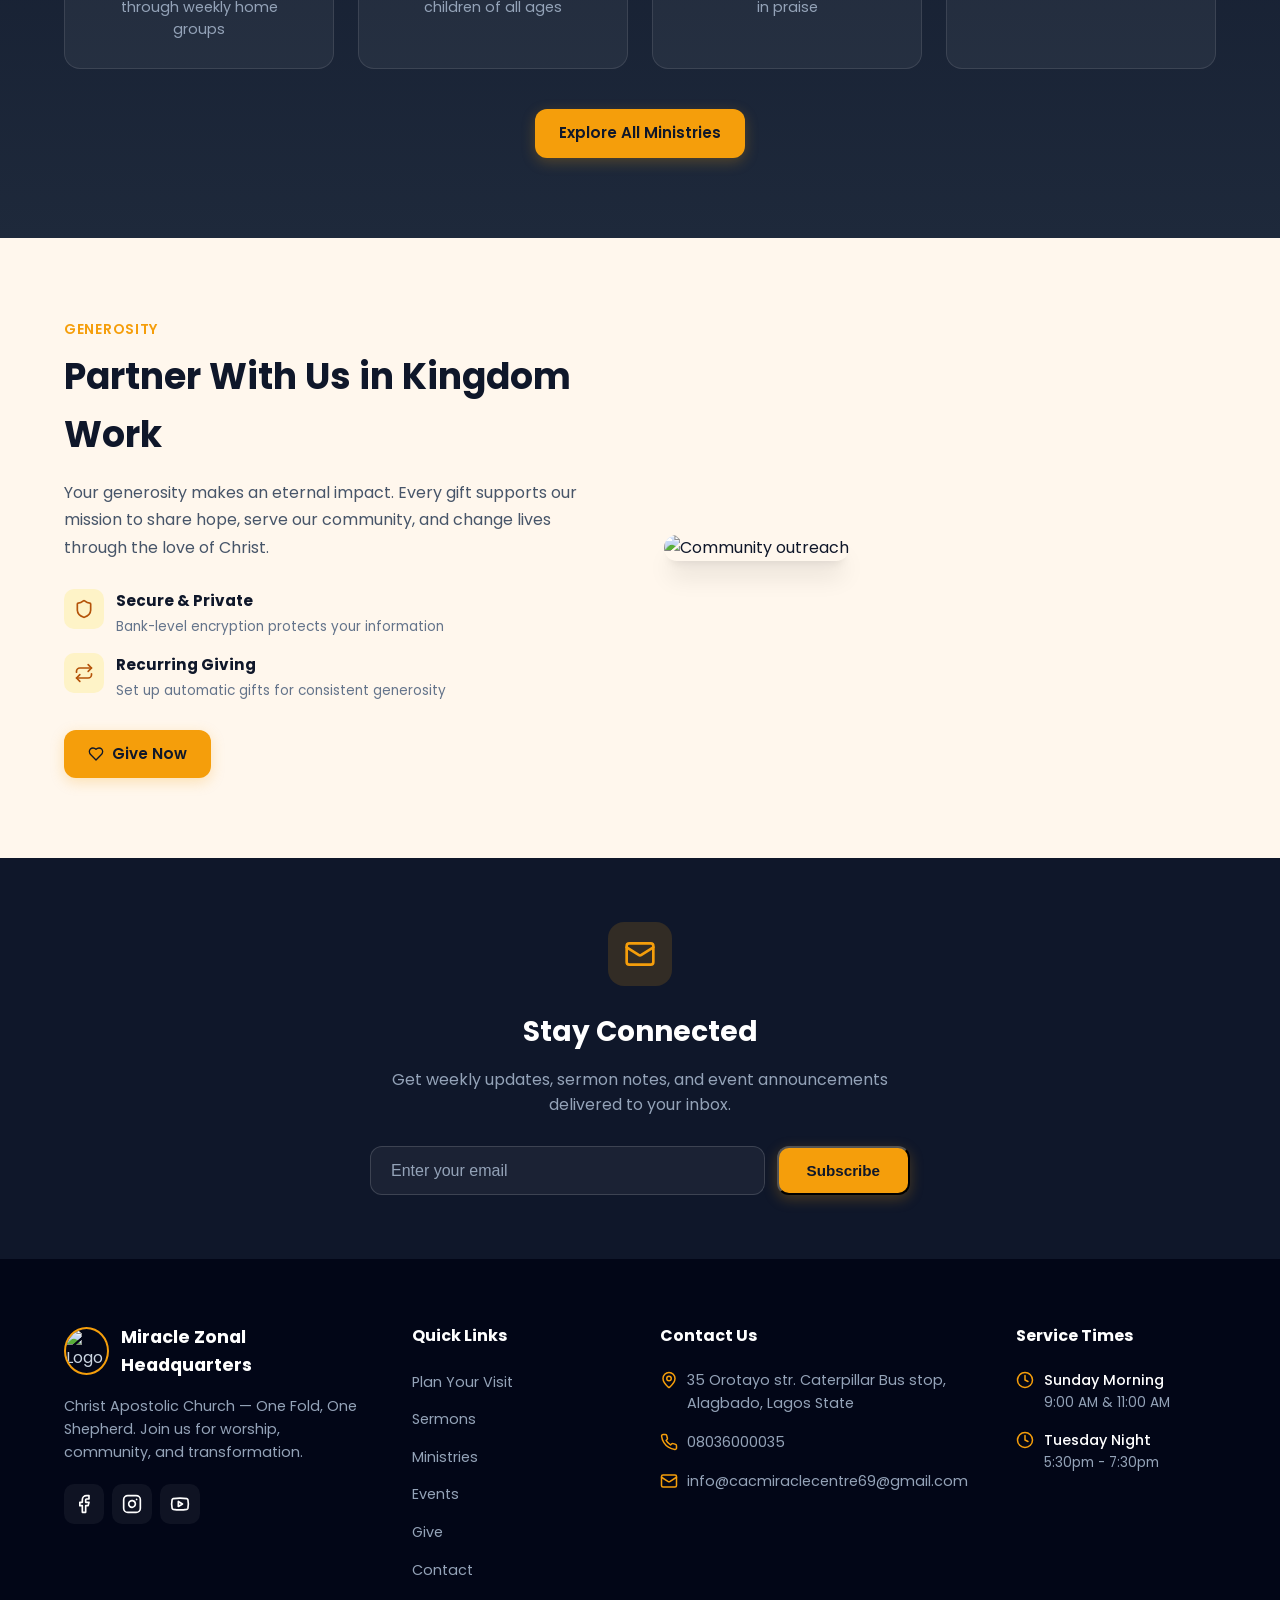
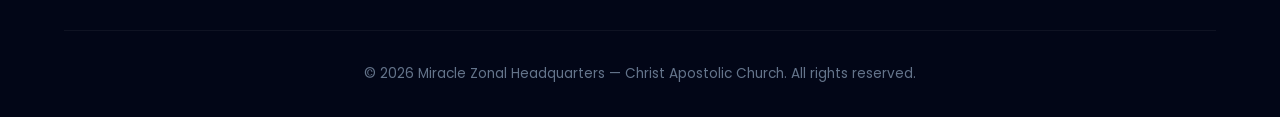
==== commit 5668655f: "update" ====
--- a/index.html
+++ b/index.html
@@ -313,7 +313,7 @@
                 <svg xmlns="http://www.w3.org/2000/svg" width="16" height="16" viewBox="0 0 24 24" fill="none" stroke="currentColor" stroke-width="2" stroke-linecap="round" stroke-linejoin="round"><path d="M8 2v4"></path><path d="M16 2v4"></path><rect width="18" height="18" x="3" y="4" rx="2"></rect><path d="M3 10h18"></path></svg>
                 Saturday, March 14
               </div>
-              <h3>Spring Family Picnic</h3>
+              <h3>Youth Easter Retreat</h3>
               <div class="event-time">
                 <svg xmlns="http://www.w3.org/2000/svg" width="14" height="14" viewBox="0 0 24 24" fill="none" stroke="currentColor" stroke-width="2" stroke-linecap="round" stroke-linejoin="round"><circle cx="12" cy="12" r="10"></circle><polyline points="12 6 12 12 16 14"></polyline></svg>
                 12:00 PM
